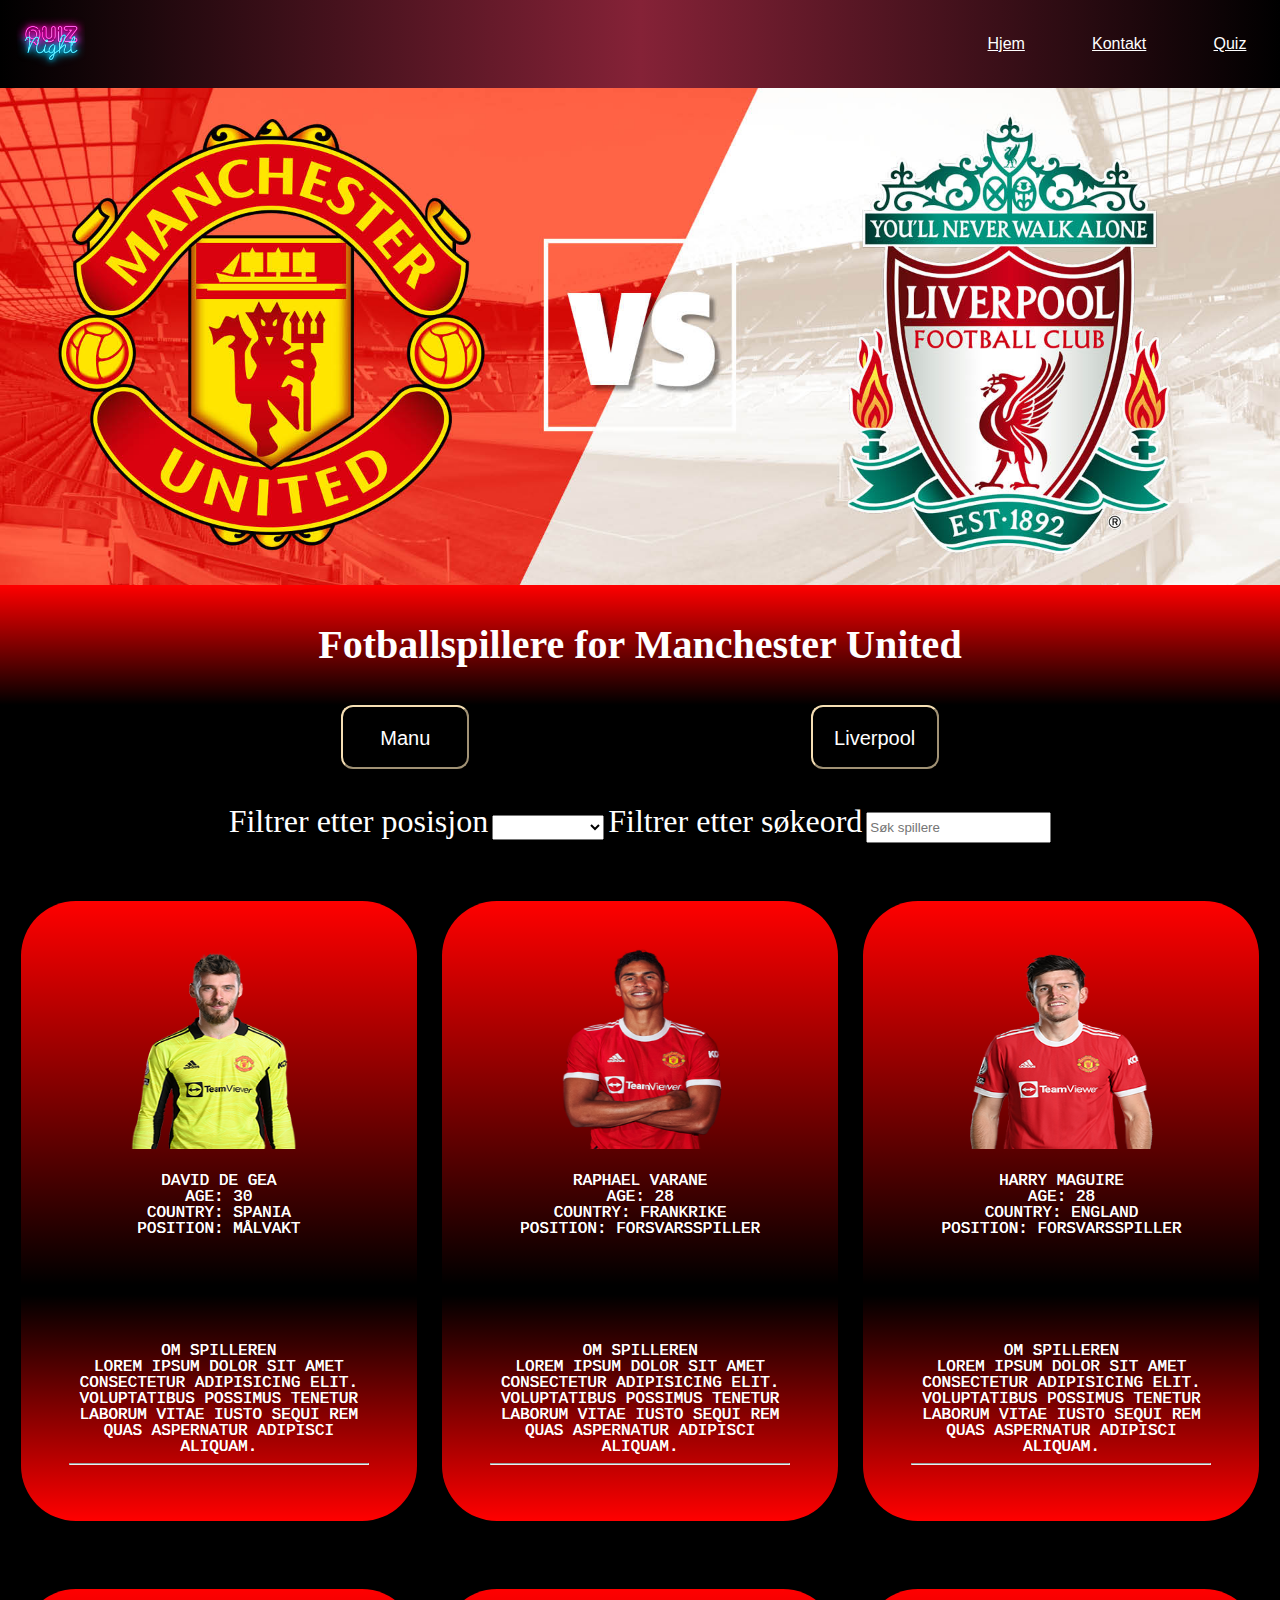
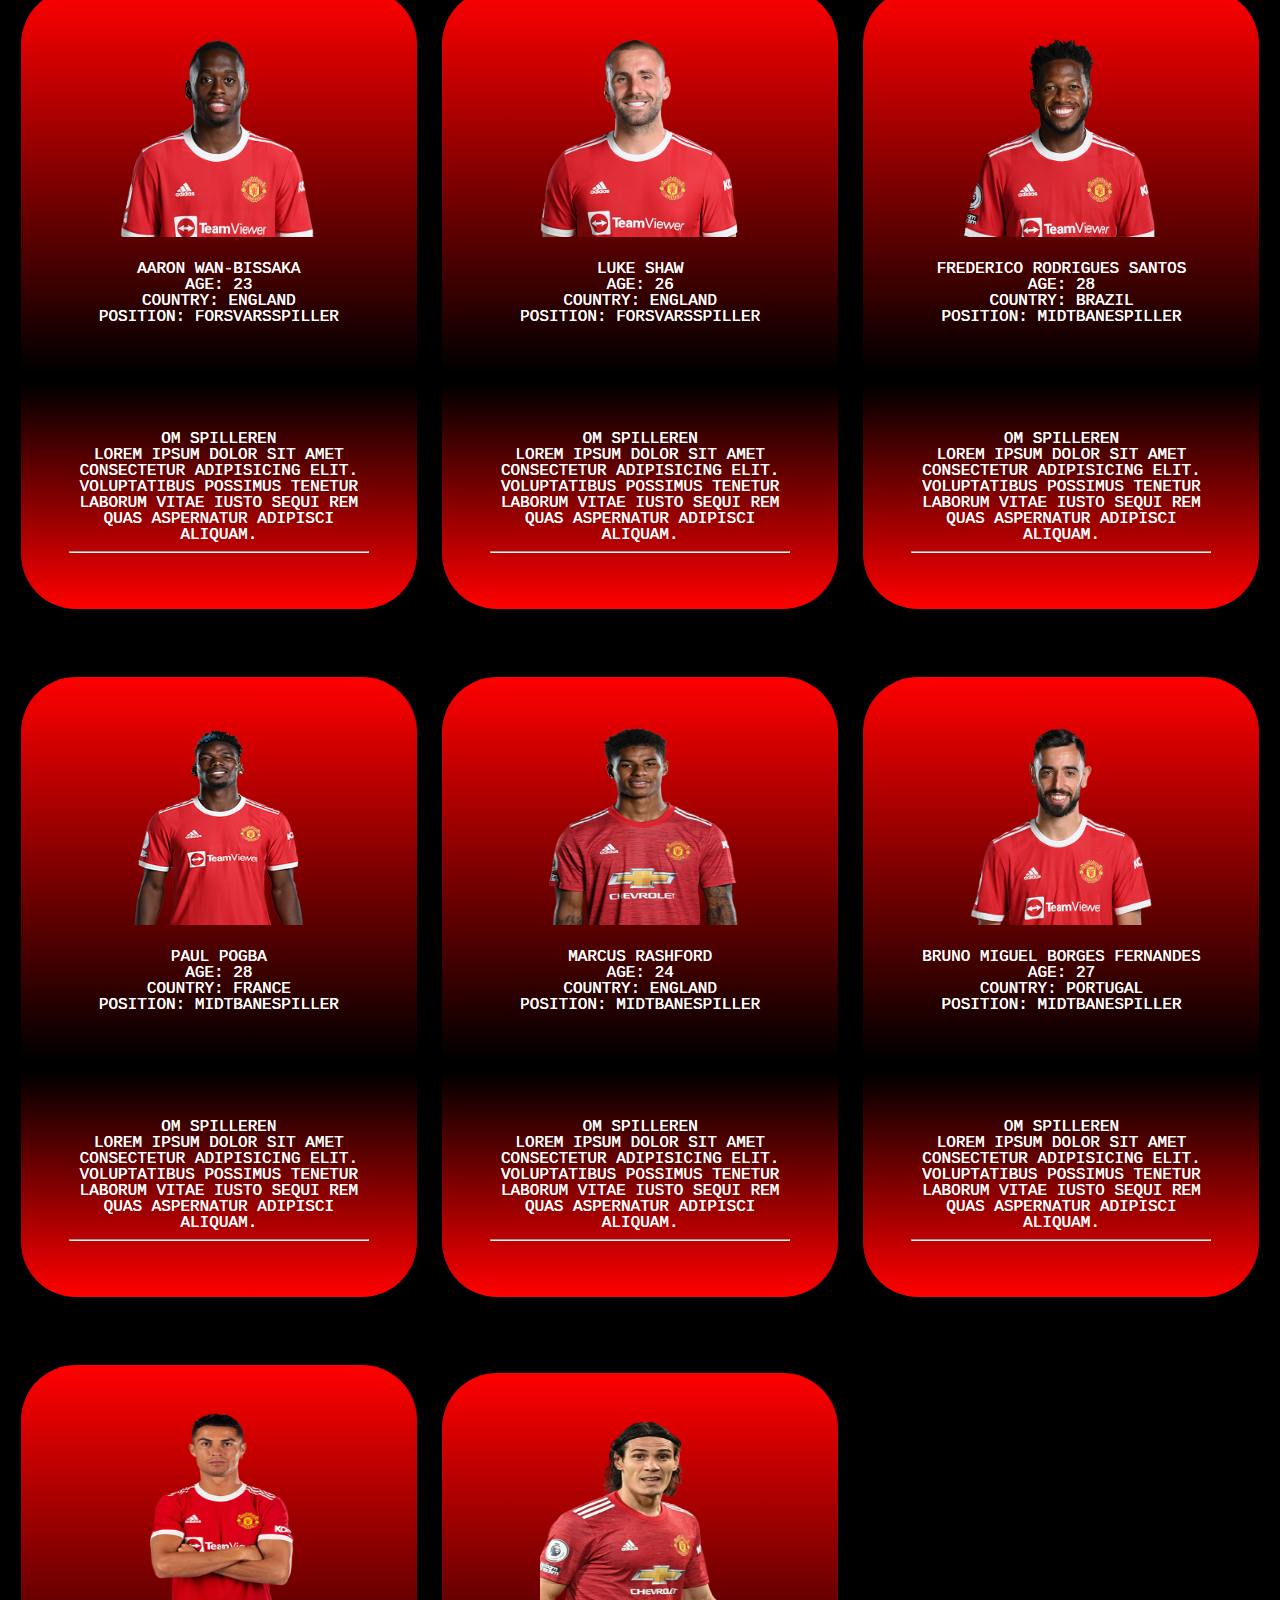
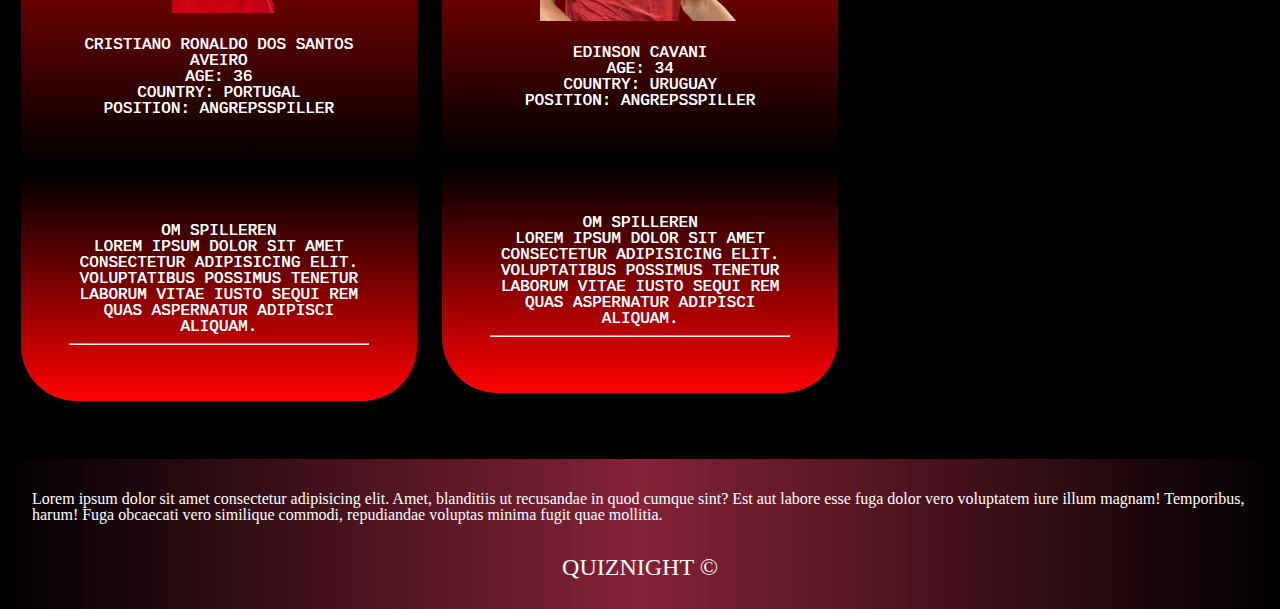
==== html/index.html @ 723d74f5 "Småpirk på søkebaren" ====
<!DOCTYPE html>
<html lang="en">
<head>
    <meta charset="UTF-8">
    <meta http-equiv="X-UA-Compatible" content="IE=edge">
    <meta name="viewport" content="width=device-width, initial-scale=1.0">
    <title>QuizNight</title>
    <link rel="stylesheet" href="https://cdnjs.cloudflare.com/ajax/libs/font-awesome/6.0.0-beta2/css/all.min.css">
    <link rel="stylesheet" href="/css/main.css">
</head>
<body>

    <!--Header + navbar-->
    <header class="main-page-header">
        <a class="logo" href="/html/index.html">
            <img src="/Img/quizlogo.png" alt="" class="logoimg">
        </a>
        <i class="nav-meny fas fa-bars"></i>
        <nav class="navigation-container">
            <div class="main-navigation">
                <a class="main-navigation__link" href="/html/index.html">Hjem</a>
                <a class="main-navigation__link" href="#la">Kontakt</a>
                <a class="main-navigation__link" href="/html/Page2.html">Quiz</a>
            </div>
        </nav>
    </header>
    <!--Header slutt-->

    <main class="main-content">
        <!-- Content for fotball her -->
        <div class="main-content__fotball">
            <section class="content-header"></section>
            <section class="players-header">
                <h1 class="content-header__tekst">Fotballspillere for Manchester United</h1>
            </section>

            <!-- Knapper for å bytte lag-->
            <div class="change-team-container">
            <button id="change-team-manu">Manu</button>
            <button id="change-team-liverpool">Liverpool</button>
            </div>

            <!-- Søkebar for liverpool-->
            <section class="fotball-players2">
                <label class="fotball-players__label2">Filtrer etter posisjon</label>
                <select id="player-filter2">
                    <option value=""></option>
                    <option>Målvakt</option>
                    <option>Forsvarsspiller</option>
                    <option>Midtbanespiller</option>
                    <option>Angrepsspiller</option>
                </select>  
                <label class="searchLabel2">Filtrer etter søkeord</label>
                <input placeholder="Søk spillere" type="text" id="search-input2">
            </section>
            
            <!-- Søkebar for manu -->
            <section class="fotball-players">
                <label class="fotball-players__label">Filtrer etter posisjon</label>
                <select id="player-filter">
                    <option value=""></option>
                    <option>Målvakt</option>
                    <option>Forsvarsspiller</option>
                    <option>Midtbanespiller</option>
                    <option>Angrepsspiller</option>
                </select>  
                <label class="searchLabel">Filtrer etter søkeord</label>
                <input placeholder="Søk spillere" type="text" id="search-input">
            </section>

            <section class="players-content"></section>
            
        </div> 

   <!-- Content nr-2 her -->
   





    </main>

    <footer class="main-footer">
        <p class="footer-text">Lorem ipsum dolor sit amet consectetur adipisicing elit. Amet, blanditiis ut recusandae in quod cumque sint? Est aut labore esse fuga dolor vero voluptatem iure illum magnam! Temporibus, harum! Fuga obcaecati vero similique commodi, repudiandae voluptas minima fugit quae mollitia.</p>
        <h3 class="footer-name">QuizNight ©</h3>
    </footer>

    <script src="/js/nav-menu.js"></script>
    <script type="module" src="/js/info.js"></script>
    <!--Lol-->
</body>
</html>
---- css/main.css ----
@charset "UTF-8";
/* http://meyerweb.com/eric/tools/css/reset/ 
   v2.0 | 20110126
   License: none (public domain)
*/
html, body, div, span, applet, object, iframe,
h1, h2, h3, h4, h5, h6, p, blockquote, pre,
a, abbr, acronym, address, big, cite, code,
del, dfn, em, img, ins, kbd, q, s, samp,
small, strike, strong, sub, sup, tt, var,
b, u, i, center,
dl, dt, dd, ol, ul, li,
fieldset, form, label, legend,
table, caption, tbody, tfoot, thead, tr, th, td,
article, aside, canvas, details, embed,
figure, figcaption, footer, header, hgroup,
menu, nav, output, ruby, section, summary,
time, mark, audio, video {
  margin: 0;
  padding: 0;
  border: 0;
  font-size: 100%;
  font: inherit;
  vertical-align: baseline;
}

/* HTML5 display-role reset for older browsers */
article, aside, details, figcaption, figure,
footer, header, hgroup, menu, nav, section {
  display: block;
}

body {
  line-height: 1;
}

nav ol, nav ul {
  list-style: none;
}

blockquote, q {
  quotes: none;
}

blockquote:before, blockquote:after,
q:before, q:after {
  content: "";
  content: none;
}

table {
  border-collapse: collapse;
  border-spacing: 0;
}

.main-page-header {
  background-image: linear-gradient(to left, black, #852237, black);
  display: flex;
  justify-content: space-between;
  align-items: center;
  min-height: 5.5rem;
  z-index: 1;
  position: fixed;
  top: 0;
  width: 100%;
  /*
      Tablet og oppover
  */
}
.main-page-header .logo {
  text-decoration: none;
  color: #ffffff;
  font-family: sans-serif;
  font-size: 1.3rem;
  padding: 1rem;
  position: relative;
}
.main-page-header .logo .logoimg {
  height: 50px;
}
.main-page-header .logo .logoimg:hover {
  transform: scale(1.05);
}
.main-page-header .nav-meny {
  color: #ffffff;
  padding: 1.6rem;
  opacity: 1;
  position: absolute;
  right: 0px;
  font-size: 2rem;
}
.main-page-header .nav-meny:hover {
  color: red;
  transition: 0.2s ease-in-out;
  transform: scale(1.1);
}
.main-page-header .navigation-container {
  display: none;
  margin-right: 0px;
}
.main-page-header .main-navigation {
  display: flex;
  flex-direction: row;
}
.main-page-header .main-navigation .main-navigation__link {
  padding: 2.1rem;
  color: #ffffff;
  font-family: sans-serif;
}
.main-page-header .main-navigation .main-navigation__link:hover {
  color: red;
  -webkit-text-decoration: underline 2px;
          text-decoration: underline 2px;
  transition: 0.2s ease-in-out;
  font-family: sans-serif;
  transform: scale(1.03);
}
@media screen and (min-width: 768px) {
  .main-page-header .nav-meny {
    display: none;
  }
  .main-page-header .navigation-container {
    display: block;
  }
}
@media screen and (max-width: 767px) {
  .main-page-header .logo {
    position: absolute;
  }
  .main-page-header .navigation-container {
    display: none;
    max-height: 5rem;
    text-align: center;
  }
  .main-page-header .navigation-container .main-navigation {
    position: relative;
    display: flex;
    flex-direction: column;
    margin-top: 5.1rem;
    background-image: linear-gradient(to left, #1c1b29, #1c1b29);
    width: 760px;
  }
  .main-page-header .navigation-container .main-navigation .main-navigation__link {
    display: flex;
    flex-direction: row;
    text-align: center;
    padding: 2rem;
    color: white;
    font-size: 1rem;
    font-weight: bold;
    text-decoration: none;
  }
  .main-page-header .navigation-container .main-navigation .main-navigation__link:hover, .main-page-header .navigation-container .main-navigation .main-navigation__link:active, .main-page-header .navigation-container .main-navigation .main-navigation__link:focus {
    background-color: rgba(94, 91, 91, 0.5);
    transition: 0.2s ease-in-out;
    text-decoration: none;
    font-family: sans-serif;
    transform: scale(1.02);
  }
  .main-page-header .nav-meny {
    display: block;
  }
}

article {
  width: 300px;
}
article section {
  height: 450px;
  top: 50%;
  left: 50%;
}
article section img {
  width: 200px;
  top: 50%;
  left: 50%;
}

body {
  background-color: black;
}

.main-content {
  min-width: 300px;
  /* Styling for fotball content*/
  /* styling for content 2 her  */
}
.main-content .main-content__fotball {
  padding-top: 5.3rem;
  padding-bottom: 1rem;
  background-color: black;
  min-height: 55rem;
  /* Styling for spillerne her */
  /* Styling for bytte lag knapper her */
}
.main-content .main-content__fotball .content-header {
  height: 500px;
  width: 100%;
  background-image: url("/Img/manuvsliverpool2.jpg");
  background-repeat: no-repeat;
  background-position: center;
  background-size: cover;
  position: relative;
  text-align: center;
  margin-top: -20;
}
.main-content .main-content__fotball .players-header {
  background-image: linear-gradient(red, black);
}
.main-content .main-content__fotball .players-header .content-header__tekst {
  text-align: center;
  color: white;
  font-size: 2.5rem;
  font-weight: bold;
  padding-top: 40px;
  padding-bottom: 40px;
}
.main-content .main-content__fotball .fotball-players {
  text-align: center;
  padding-top: 1rem;
  padding-bottom: 1rem;
  max-width: 100%;
  /* Styling filter her */
}
.main-content .main-content__fotball .fotball-players .fotball-players__label {
  color: white;
  font-size: 2rem;
  font-weight: 200;
}
.main-content .main-content__fotball .fotball-players #player-filter {
  color: black;
  height: 25px;
}
.main-content .main-content__fotball .fotball-players .searchLabel {
  color: #ffffff;
  font-size: 2rem;
  font-weight: 200;
  margin-top: 5rem;
}
.main-content .main-content__fotball .fotball-players #search-input {
  height: 25px;
}
.main-content .main-content__fotball .players-content {
  display: grid;
  grid-template-columns: repeat(auto-fit, minmax(360px, 4fr));
  margin: 2rem;
  grid-gap: 3rem;
  max-height: -webkit-max-content;
  max-height: -moz-max-content;
  max-height: max-content;
  align-items: center;
  justify-items: center;
  text-align: center;
  font-family: "Courier New", Courier, monospace;
}
.main-content .main-content__fotball .player-article {
  margin: 10px;
  padding: 3rem;
  background-image: linear-gradient(#ff0000, #000000);
  text-transform: uppercase;
  text-shadow: 0.4px 0.4px #fffdfd;
  border-radius: 55px 55px 0px 0px;
  color: white;
  cursor: pointer;
}
.main-content .main-content__fotball .player-article:hover {
  transform: scale(1.015);
}
.main-content .main-content__fotball .player-article img {
  width: 200px;
  height: 200px;
}
.main-content .main-content__fotball .player-article h3 {
  margin-top: 20px;
}
.main-content .main-content__fotball .back-players-content {
  margin: 10px;
  padding: 3rem;
  background-image: linear-gradient(black, red);
  text-transform: uppercase;
  text-shadow: 0.4px 0.4px #fffdfd;
  border-radius: 0px 0px 55px 55px;
  color: white;
  cursor: pointer;
}
.main-content .main-content__fotball .back-players-content .click {
  color: red;
}
.main-content .main-content__fotball .player-article2 {
  margin: 10px;
  padding: 3rem;
  background-image: linear-gradient(#0026ff, #000000);
  text-transform: uppercase;
  text-shadow: 0.4px 0.4px #fffdfd;
  border-radius: 55px 55px 0px 0px;
  color: white;
  cursor: pointer;
}
.main-content .main-content__fotball .player-article2:hover {
  transform: scale(1.015);
}
.main-content .main-content__fotball .player-article2 img {
  width: 200px;
  height: 200px;
}
.main-content .main-content__fotball .player-article2 h3 {
  margin-top: 20px;
}
.main-content .main-content__fotball .back-players-content2 {
  margin: 10px;
  padding: 3rem;
  background-image: linear-gradient(black, #0026ff);
  text-transform: uppercase;
  text-shadow: 0.4px 0.4px #fffdfd;
  border-radius: 0px 0px 55px 55px;
  color: white;
  cursor: pointer;
}
.main-content .main-content__fotball .back-players-content2 .click {
  color: blue;
}
.main-content .main-content__fotball .change-team-container {
  display: flex;
  align-items: center;
  justify-content: space-evenly;
}
.main-content .main-content__fotball .change-team-container #change-team-manu, .main-content .main-content__fotball .change-team-container #change-team-liverpool {
  font-family: "Work Sans", sans-serif;
  font-size: 20px;
  background-color: black;
  color: #fff;
  border-color: wheat;
  padding: 20px;
  cursor: pointer;
  margin-bottom: 20px;
  width: 8rem;
  height: 3rem;
  padding-bottom: 2.5rem;
  border-radius: 12px;
}
.main-content .main-content__fotball .change-team-container #change-team-manu:hover {
  background-image: linear-gradient(to left, red, black);
}
.main-content .main-content__fotball .change-team-container #change-team-liverpool:hover {
  background-image: linear-gradient(to left, black, #00ccff);
}
.main-content .fotball-players2 {
  text-align: center;
  padding-top: 1rem;
  padding-bottom: 1rem;
  /* Styling filter her */
}
.main-content .fotball-players2 .fotball-players__label2 {
  color: white;
  font-size: 2rem;
  font-weight: 200;
}
.main-content .fotball-players2 #player-filter2 {
  color: black;
  height: 25px;
}
.main-content .fotball-players2 .searchLabel2 {
  color: #ffffff;
  font-size: 2rem;
  font-weight: 200;
  margin-top: 5rem;
}
.main-content .fotball-players2 #search-input2 {
  height: 25px;
}

.main-footer {
  height: 150px;
  background-image: linear-gradient(to left, black, #852237, black);
  min-width: 360px;
  position: relative;
  bottom: 0;
}
.main-footer .footer-text {
  padding: 2rem;
  color: white;
  text-align: left;
}
.main-footer .footer-name {
  color: white;
  text-align: center;
  text-transform: uppercase;
  font-size: x-large;
}

/*
    Boksen må bli større så tekst ikke faller utenfor når skjermen blir mindre
*/
@media screen and (max-width: 760px) {
  .main-footer {
    height: 200px;
  }
}
.container {
  display: grid;
  justify-content: center;
  margin-top: 200px;
  color: white;
}
.container .selectedQuiz {
  margin-top: 20px;
}
.container .selectedQuiz:hover {
  transform: scale(1.02);
  transition: 0.5s;
}
.container .quizHeader {
  font-size: xx-large;
  padding: 10px;
  text-align: center;
  font-size: 20px;
  background-image: linear-gradient(to left, black, #852237, black);
  color: #fff;
  margin-top: 20px;
}
.container .question {
  font-size: 30px;
  margin-bottom: 10px;
}
.container .answers {
  margin-bottom: 20px;
  display: inline-block;
}
.container .answers label {
  display: block;
  margin-bottom: 4px;
}
.container .answers label:hover {
  transform: scale(1.02);
  transition: 0.5s ease;
  box-shadow: 0 0.01rem 0.5rem #08b1ff;
}
.container #unitedBtn, .container #liverpoolBtn {
  font-family: "Work Sans", sans-serif;
  font-size: 16.6px;
  background-color: black;
  color: #fff;
  border-color: wheat;
  padding: 20px;
  cursor: pointer;
  margin-bottom: 20px;
}
.container #unitedBtn:hover, .container #liverpoolBtn:hover {
  transform: scale(1.02);
  transition: 0.5s ease;
  font-weight: 500;
  box-shadow: 0 0.01rem 0.5rem white;
}
.container #unitedBtn:hover {
  background-image: linear-gradient(to left, #fc0ad3, black);
}
.container #liverpoolBtn:hover {
  background-image: linear-gradient(to left, black, #00ccff);
}
.container #previous, .container #next, .container #submit {
  font-size: 17.2px;
  background-color: black;
  color: #fff;
  border-color: #fff;
  padding: 20px;
  cursor: pointer;
  margin: 20px 0 15px 15px;
}
.container #previous:hover, .container #next:hover, .container #submit:hover {
  transform: scale(1.02);
  transition: 0.5s ease;
}
.container #previous {
  margin-top: 30px;
}
.container #next:hover, .container #submit:hover {
  background-image: linear-gradient(to right, black, black, black, black, black, green);
}
.container #previous:hover {
  background-image: linear-gradient(to right, red, black, black, black, black, black);
}
.container .slide {
  position: absolute;
  width: 100%;
  z-index: 1;
  opacity: 0;
  transition: opacity 0.2s;
  margin: 15px;
}
.container .active-slide {
  opacity: 1;
  z-index: 2;
}
.container .quiz-container {
  position: relative;
  height: 200px;
  margin-top: 40px;
  margin-bottom: 20px;
}
.container #unitedArticle {
  display: none;
  border: 2px solid white;
  margin-bottom: 10px;
}
.container #liverpoolArticle {
  display: none;
  border: 2px solid white;
}
.container #unitedArticle:hover, .container #liverpoolArticle:hover {
  box-shadow: 0 0.2rem 0.5rem white;
  transition: 1s;
}
.container .selectedQuiz {
  color: white;
  text-align: center;
  font-size: 22px;
}
.container label {
  border: 2px solid wheat;
  padding: 2px 20px;
}
.container input[type=checkbox] {
  cursor: pointer;
}
.container .question {
  margin-right: 20px;
}
.container #results {
  color: #ea00ff;
  text-align: center;
  margin-bottom: 15px;
  font-size: x-large;
}

body {
  min-width: 420px;
}/*# sourceMappingURL=main.css.map */
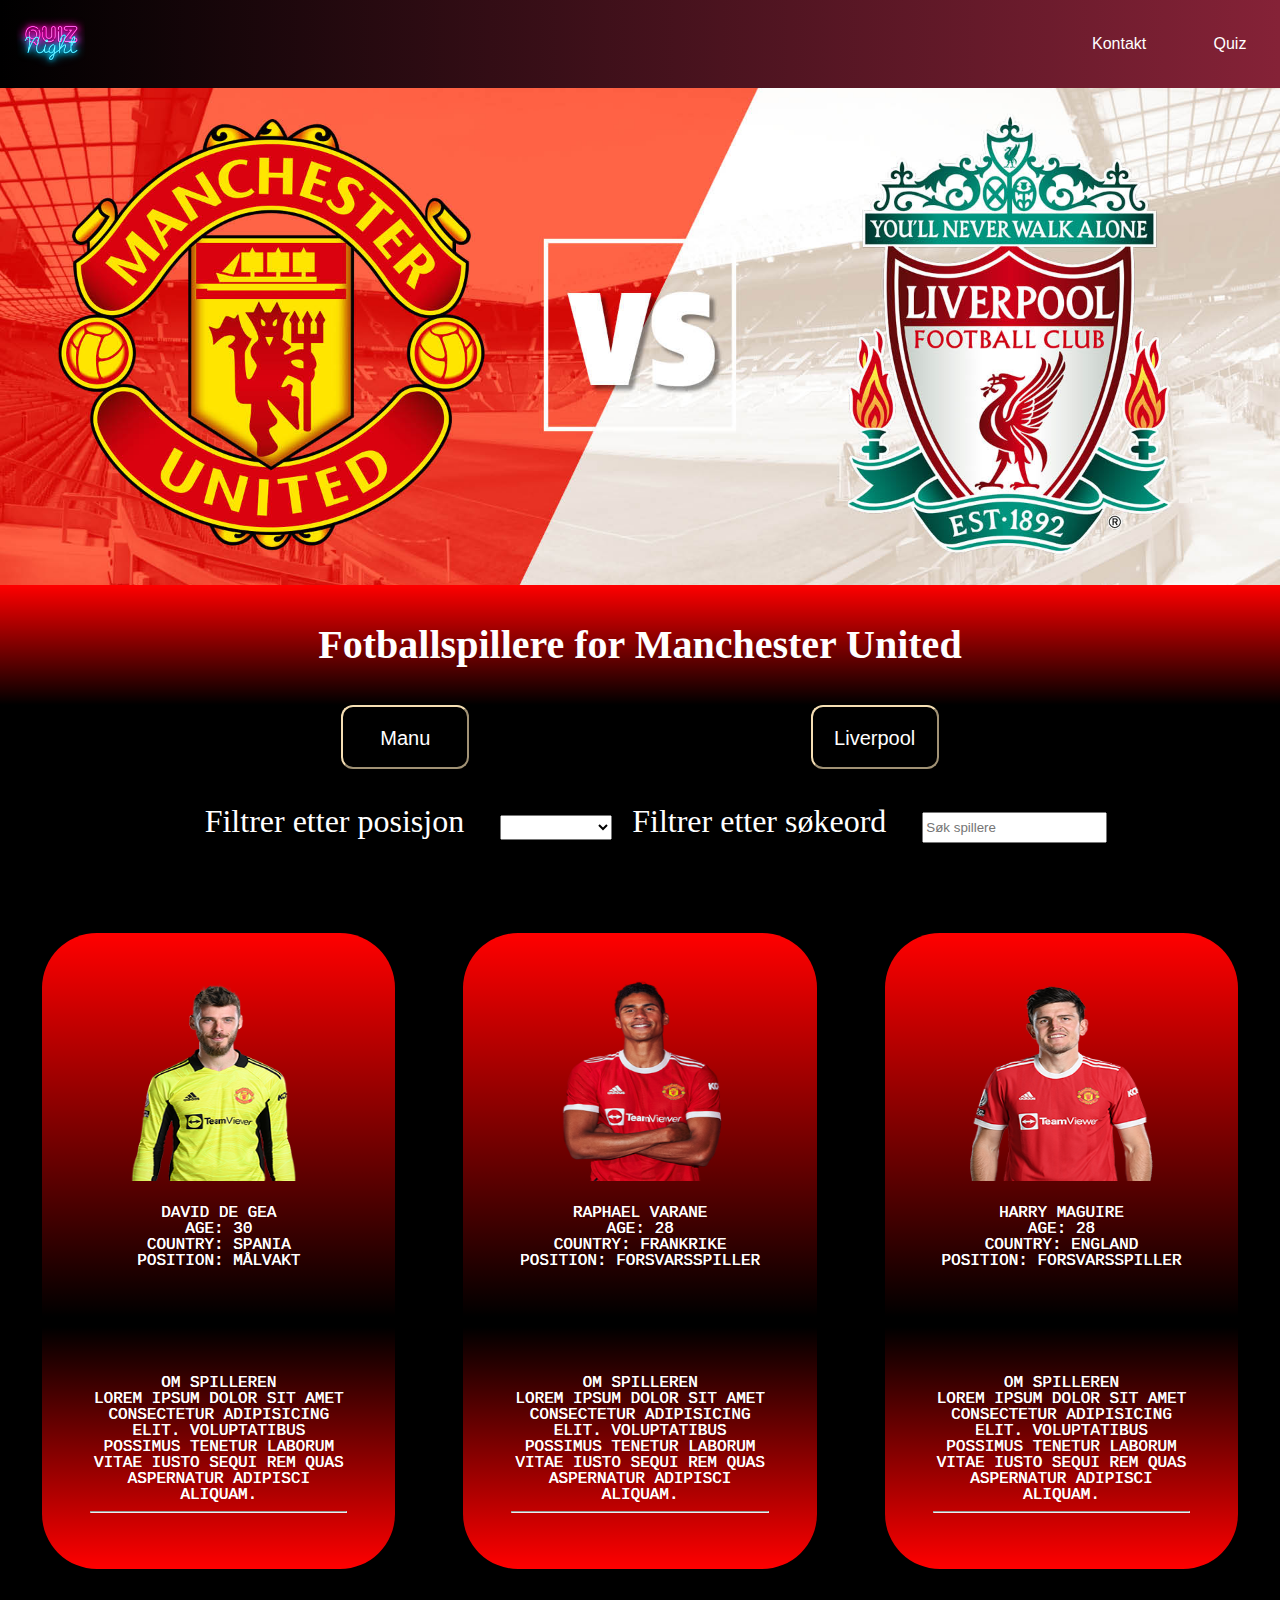
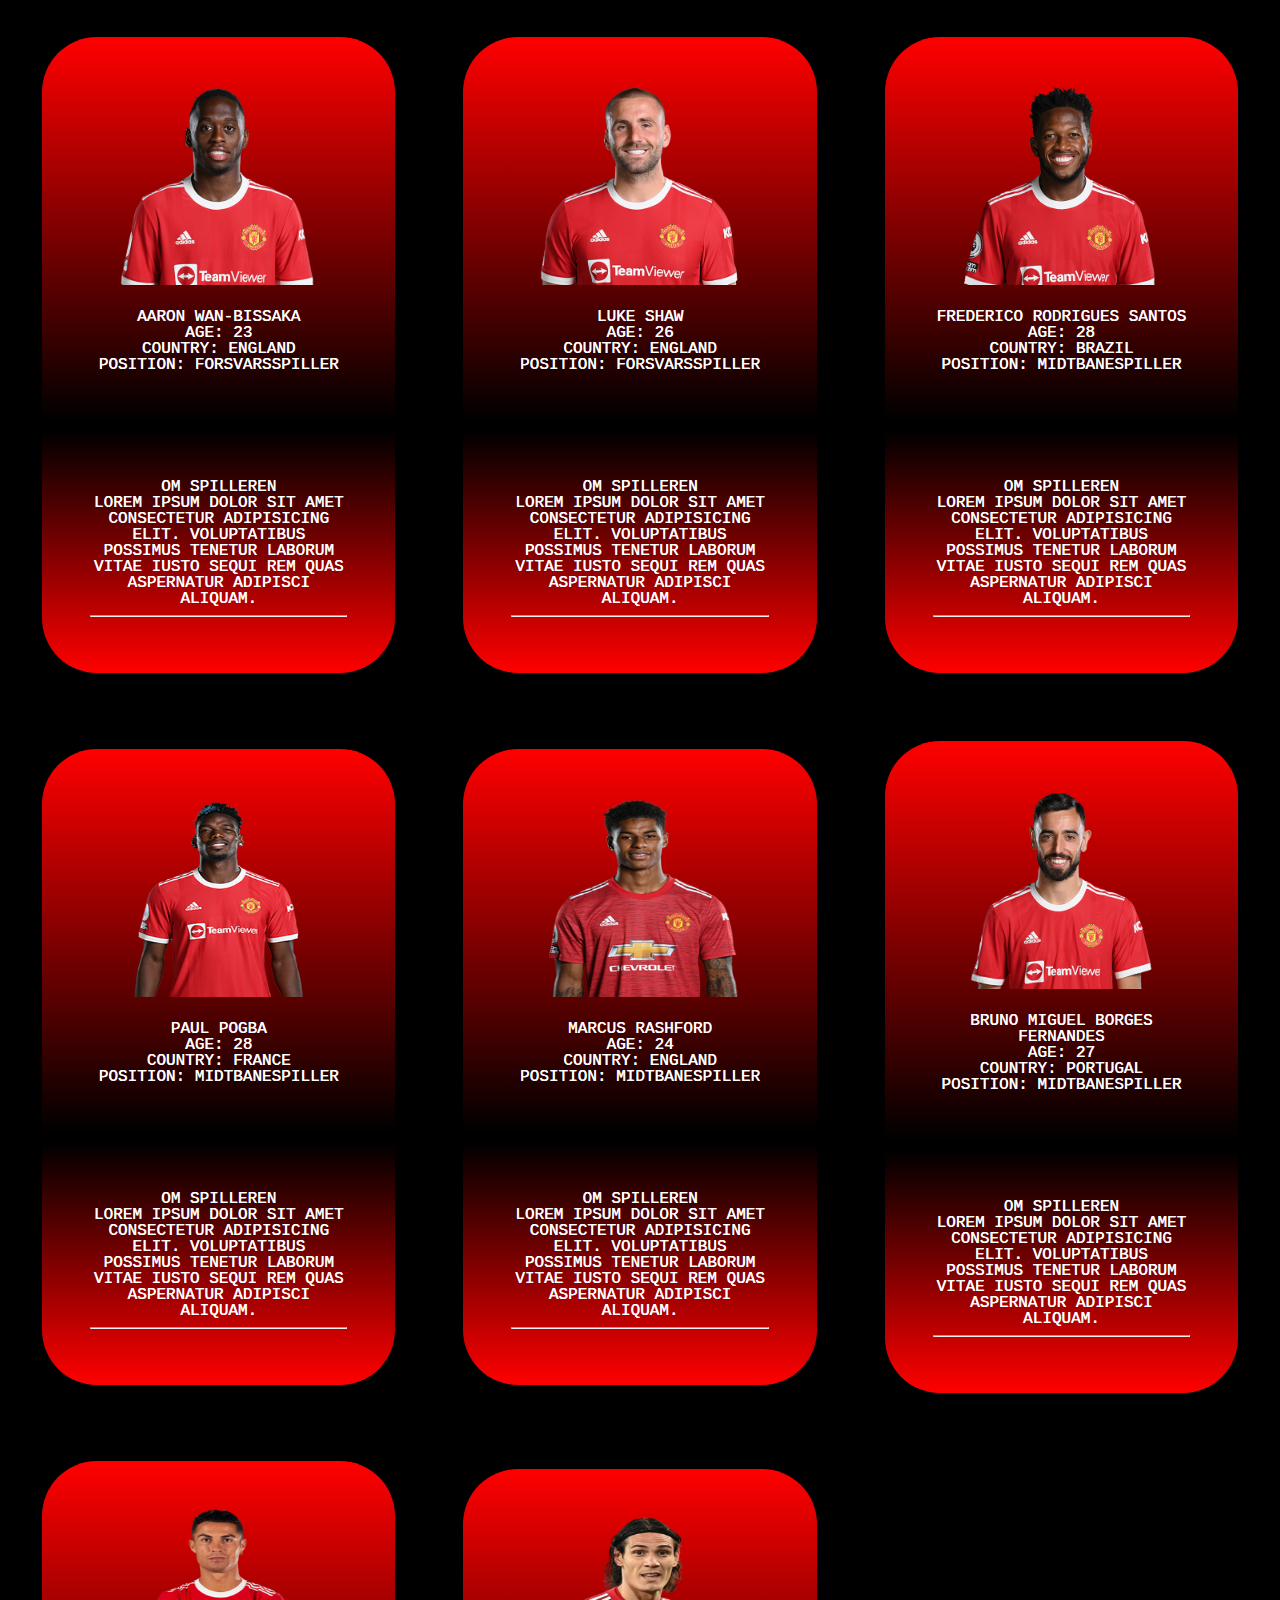
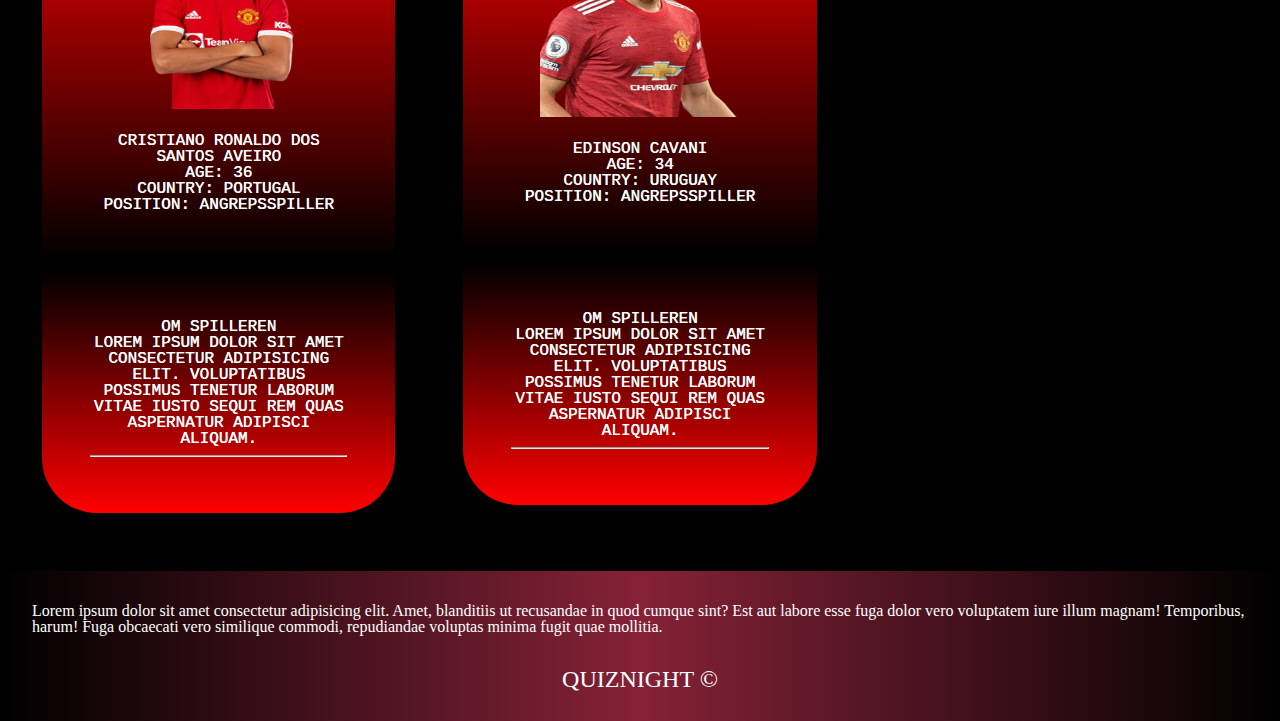
==== commit df0da856: "Quiz styling, navbar animation på hover" ====
--- a/html/index.html
+++ b/html/index.html
@@ -18,7 +18,6 @@
         <i class="nav-meny fas fa-bars"></i>
         <nav class="navigation-container">
             <div class="main-navigation">
-                <a class="main-navigation__link" href="/html/index.html">Hjem</a>
                 <a class="main-navigation__link" href="#la">Kontakt</a>
                 <a class="main-navigation__link" href="/html/Page2.html">Quiz</a>
             </div>
--- a/css/main.css
+++ b/css/main.css
@@ -55,6 +55,7 @@
 
 .main-page-header {
   background-image: linear-gradient(to left, black, #852237, black);
+  background-size: 200% 200%;
   display: flex;
   justify-content: space-between;
   align-items: center;
@@ -67,6 +68,10 @@
       Tablet og oppover
   */
 }
+.main-page-header:hover {
+  -webkit-animation: gradient 5s ease infinite;
+          animation: gradient 5s ease infinite;
+}
 .main-page-header .logo {
   text-decoration: none;
   color: #ffffff;
@@ -79,7 +84,7 @@
   height: 50px;
 }
 .main-page-header .logo .logoimg:hover {
-  transform: scale(1.05);
+  transform: scale(1.1);
 }
 .main-page-header .nav-meny {
   color: #ffffff;
@@ -106,14 +111,15 @@
   padding: 2.1rem;
   color: #ffffff;
   font-family: sans-serif;
+  text-decoration: none;
 }
 .main-page-header .main-navigation .main-navigation__link:hover {
-  color: red;
-  -webkit-text-decoration: underline 2px;
-          text-decoration: underline 2px;
+  color: #ff00f2;
+  -webkit-text-decoration: underline 3px;
+          text-decoration: underline 3px;
   transition: 0.2s ease-in-out;
   font-family: sans-serif;
-  transform: scale(1.03);
+  transform: scale(1.1);
 }
 @media screen and (min-width: 768px) {
   .main-page-header .nav-meny {
@@ -162,20 +168,29 @@
   }
 }
 
-article {
-  width: 300px;
-}
-article section {
-  height: 450px;
-  top: 50%;
-  left: 50%;
-}
-article section img {
-  width: 200px;
-  top: 50%;
-  left: 50%;
-}
-
+@-webkit-keyframes gradient {
+  0% {
+    background-position: 200% 200%;
+  }
+  50% {
+    background-position: 100% 100%;
+  }
+  100% {
+    background-position: 200% 200%;
+  }
+}
+
+@keyframes gradient {
+  0% {
+    background-position: 200% 200%;
+  }
+  50% {
+    background-position: 100% 100%;
+  }
+  100% {
+    background-position: 200% 200%;
+  }
+}
 body {
   background-color: black;
 }
@@ -236,6 +251,7 @@
   font-size: 2rem;
   font-weight: 200;
   margin-top: 5rem;
+  margin-left: 1rem;
 }
 .main-content .main-content__fotball .fotball-players #search-input {
   height: 25px;
@@ -396,142 +412,123 @@
     height: 200px;
   }
 }
-.container {
+body {
+  background-image: linear-gradient(-45deg, #ff00bf, #095f5b, #ff2fff);
+  background-size: 200% 200%;
+  -webkit-animation: gradient 10s ease infinite;
+          animation: gradient 10s ease infinite;
+}
+
+.page-container {
+  min-height: 1000px;
+  padding-top: 100px;
   display: grid;
   justify-content: center;
-  margin-top: 200px;
-  color: white;
-}
-.container .selectedQuiz {
-  margin-top: 20px;
-}
-.container .selectedQuiz:hover {
-  transform: scale(1.02);
-  transition: 0.5s;
-}
-.container .quizHeader {
-  font-size: xx-large;
-  padding: 10px;
-  text-align: center;
-  font-size: 20px;
-  background-image: linear-gradient(to left, black, #852237, black);
-  color: #fff;
-  margin-top: 20px;
-}
-.container .question {
+  align-items: center;
+}
+
+.quiz-container {
+  padding-top: 4rem;
   font-size: 30px;
-  margin-bottom: 10px;
-}
-.container .answers {
-  margin-bottom: 20px;
-  display: inline-block;
-}
-.container .answers label {
-  display: block;
-  margin-bottom: 4px;
-}
-.container .answers label:hover {
-  transform: scale(1.02);
-  transition: 0.5s ease;
-  box-shadow: 0 0.01rem 0.5rem #08b1ff;
-}
-.container #unitedBtn, .container #liverpoolBtn {
+  font-family: sans-serif;
+  color: #333;
+  background-color: rgba(197, 247, 177, 0.137);
+  color: white;
+  text-align: center;
+  border: 1px solid white;
+}
+.quiz-container:hover {
+  box-shadow: 0 1px 15px white;
+}
+.quiz-container .quizHeader {
+  color: white;
+  font-size: 3rem;
+}
+.quiz-container #unitedBtn, .quiz-container #liverpoolBtn {
   font-family: "Work Sans", sans-serif;
   font-size: 16.6px;
-  background-color: black;
+  background: black;
   color: #fff;
   border-color: wheat;
   padding: 20px;
   cursor: pointer;
-  margin-bottom: 20px;
-}
-.container #unitedBtn:hover, .container #liverpoolBtn:hover {
+  margin: 20px;
+  -webkit-animation: bounce 2s linear;
+          animation: bounce 2s linear;
+}
+.quiz-container #unitedBtn:hover, .quiz-container #liverpoolBtn:hover {
   transform: scale(1.02);
   transition: 0.5s ease;
   font-weight: 500;
   box-shadow: 0 0.01rem 0.5rem white;
 }
-.container #unitedBtn:hover {
+.quiz-container #unitedBtn:hover {
   background-image: linear-gradient(to left, #fc0ad3, black);
 }
-.container #liverpoolBtn:hover {
+.quiz-container #liverpoolBtn:hover {
   background-image: linear-gradient(to left, black, #00ccff);
 }
-.container #previous, .container #next, .container #submit {
+.quiz-container .questionUnited, .quiz-container .questionLiverpool {
+  margin-bottom: 0.5rem;
+  font-weight: 700;
+}
+.quiz-container .answers {
+  margin-bottom: 20px;
+  padding: 1rem;
+  margin: 1rem;
+}
+.quiz-container .answers label {
+  display: block;
+}
+
+.quiz-container1, .quiz-container2 {
+  text-align: start;
+  margin: 2rem;
+}
+
+label {
+  margin: 2rem 2rem;
+}
+
+input {
+  cursor: pointer;
+  margin-bottom: 2rem;
+}
+
+button.submitUnited, button.submitLiverpool {
   font-size: 17.2px;
   background-color: black;
   color: #fff;
   border-color: #fff;
-  padding: 20px;
-  cursor: pointer;
-  margin: 20px 0 15px 15px;
-}
-.container #previous:hover, .container #next:hover, .container #submit:hover {
+  padding: 20px 30px;
+  cursor: pointer;
+  margin-top: 1rem;
+}
+button.submitUnited:hover, button.submitLiverpool:hover {
   transform: scale(1.02);
   transition: 0.5s ease;
-}
-.container #previous {
-  margin-top: 30px;
-}
-.container #next:hover, .container #submit:hover {
   background-image: linear-gradient(to right, black, black, black, black, black, green);
 }
-.container #previous:hover {
-  background-image: linear-gradient(to right, red, black, black, black, black, black);
-}
-.container .slide {
-  position: absolute;
-  width: 100%;
-  z-index: 1;
-  opacity: 0;
-  transition: opacity 0.2s;
-  margin: 15px;
-}
-.container .active-slide {
-  opacity: 1;
-  z-index: 2;
-}
-.container .quiz-container {
-  position: relative;
-  height: 200px;
-  margin-top: 40px;
-  margin-bottom: 20px;
-}
-.container #unitedArticle {
-  display: none;
-  border: 2px solid white;
-  margin-bottom: 10px;
-}
-.container #liverpoolArticle {
-  display: none;
-  border: 2px solid white;
-}
-.container #unitedArticle:hover, .container #liverpoolArticle:hover {
-  box-shadow: 0 0.2rem 0.5rem white;
-  transition: 1s;
-}
-.container .selectedQuiz {
-  color: white;
-  text-align: center;
-  font-size: 22px;
-}
-.container label {
-  border: 2px solid wheat;
-  padding: 2px 20px;
-}
-.container input[type=checkbox] {
-  cursor: pointer;
-}
-.container .question {
-  margin-right: 20px;
-}
-.container #results {
-  color: #ea00ff;
-  text-align: center;
-  margin-bottom: 15px;
-  font-size: x-large;
-}
-
+
+button.submitLiverpool {
+  margin-top: 2rem;
+}
+
+.resultUnited, .resultLiverpool {
+  text-align: center;
+}
+
+@keyframes gradient {
+  0% {
+    background-position: 0% 50%;
+  }
+  50% {
+    background-position: 100% 50%;
+  }
+  100% {
+    background-position: 0% 50%;
+  }
+}
 body {
   min-width: 420px;
 }/*# sourceMappingURL=main.css.map */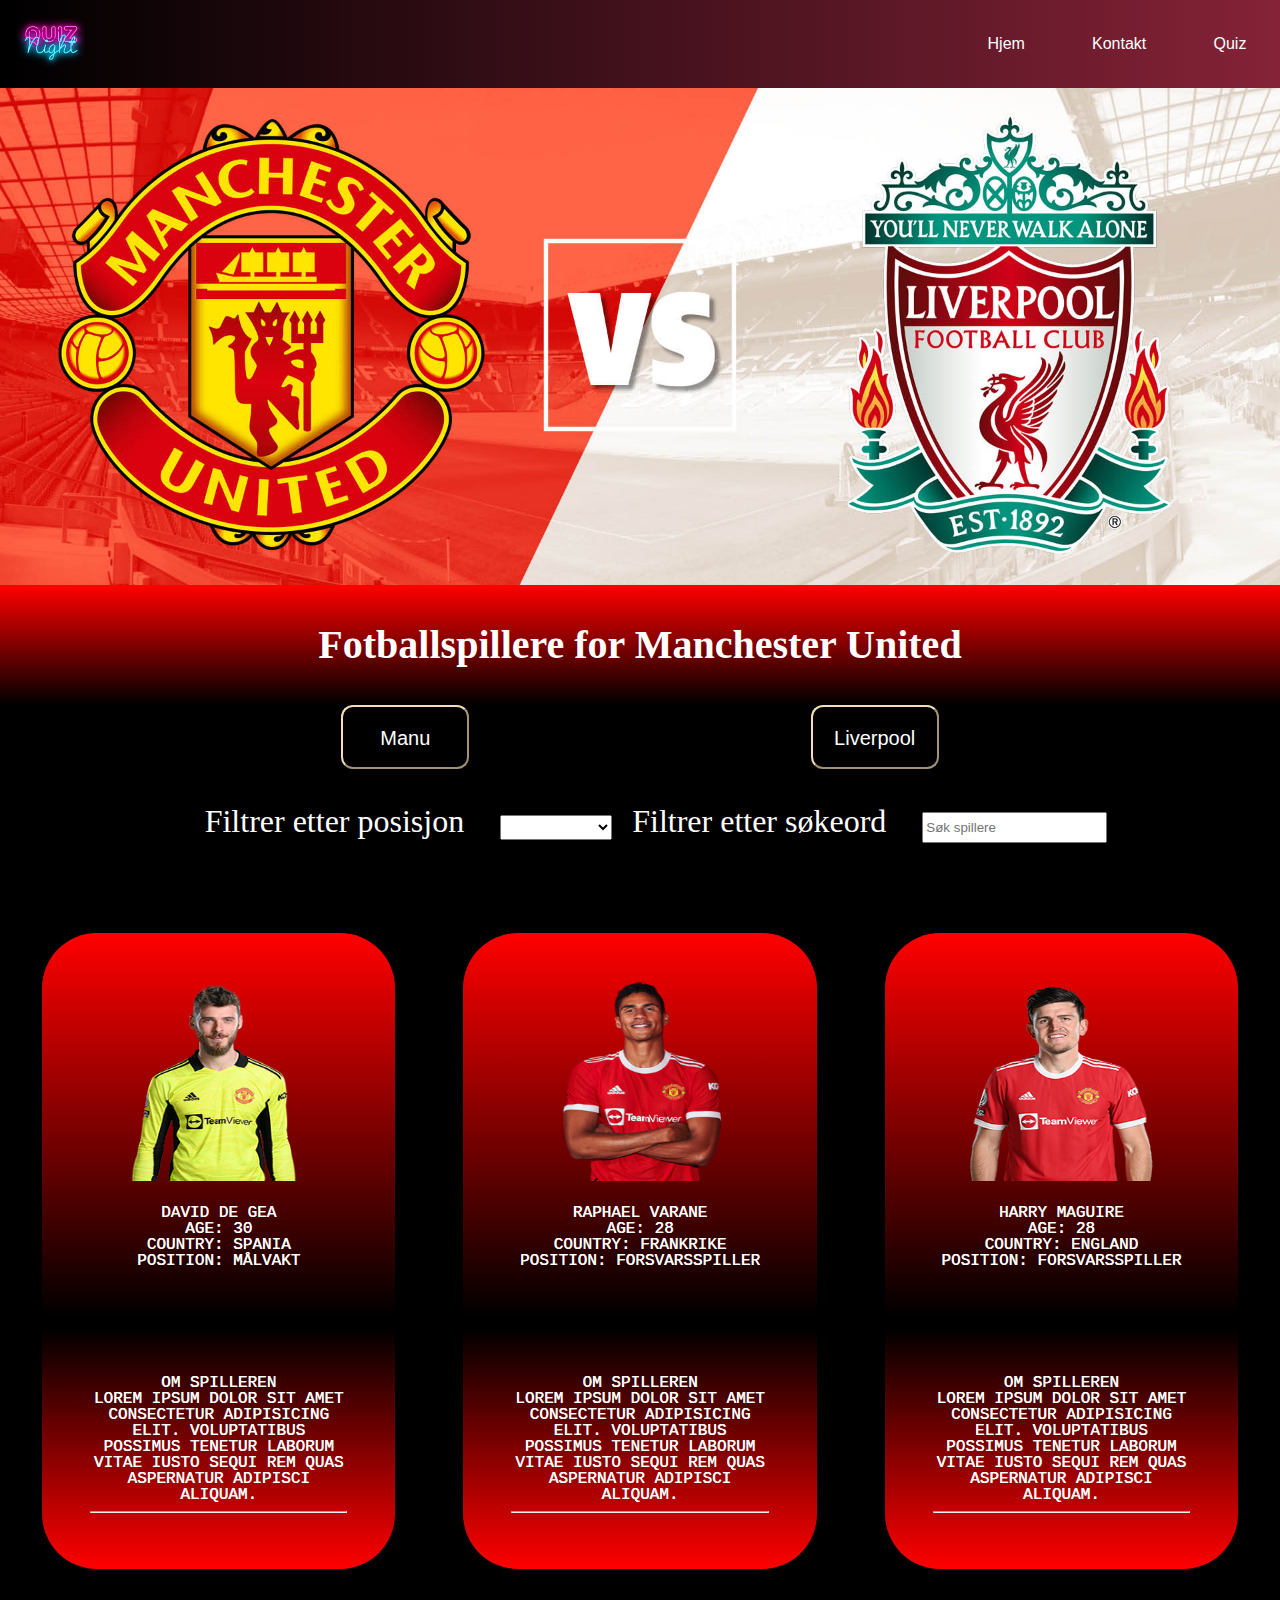
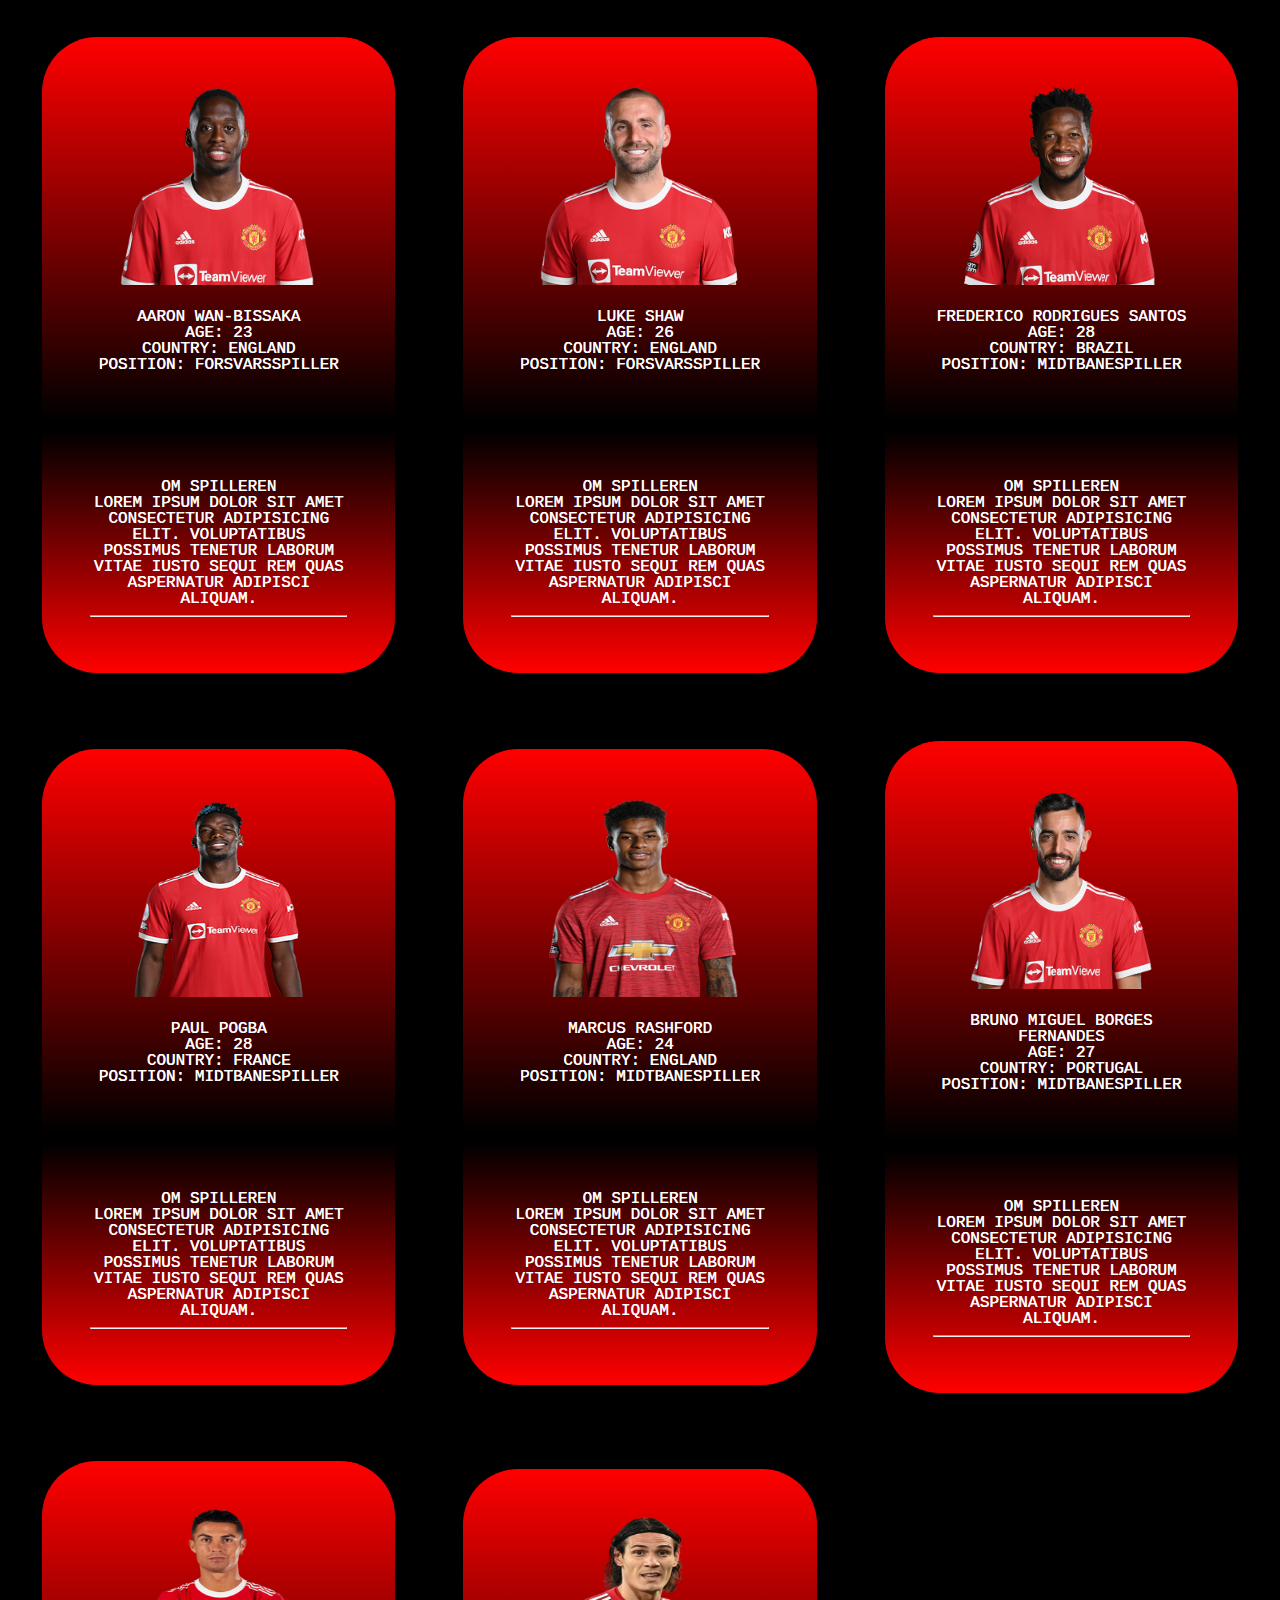
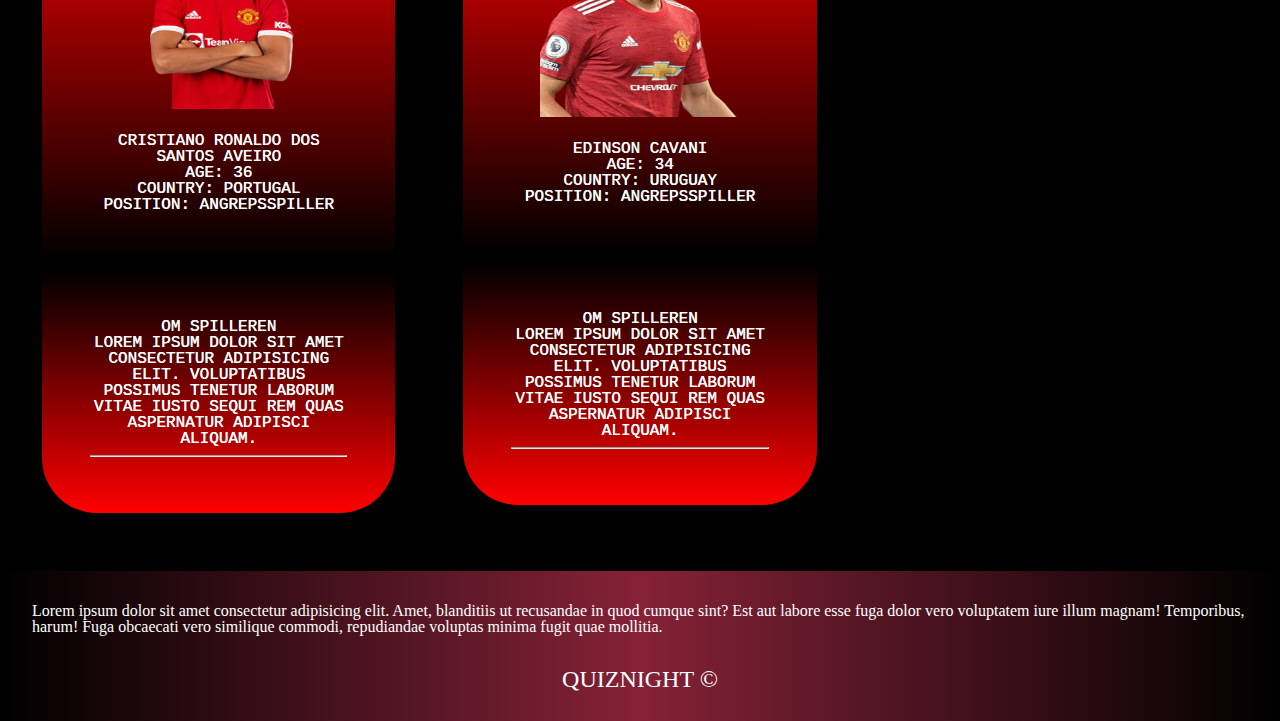
==== commit 24ea9f86: "Bytta på navn" ====
--- a/html/index.html
+++ b/html/index.html
@@ -18,6 +18,7 @@
         <i class="nav-meny fas fa-bars"></i>
         <nav class="navigation-container">
             <div class="main-navigation">
+                <a class="main-navigation__link" href="/html/index.html">Hjem</a>
                 <a class="main-navigation__link" href="#la">Kontakt</a>
                 <a class="main-navigation__link" href="/html/Page2.html">Quiz</a>
             </div>
@@ -40,31 +41,31 @@
             </div>
 
             <!-- Søkebar for liverpool-->
-            <section class="fotball-players2">
-                <label class="fotball-players__label2">Filtrer etter posisjon</label>
-                <select id="player-filter2">
+            <section class="fotball-players__liverpool">
+                <label class="fotball-players__label-liverpool">Filtrer etter posisjon</label>
+                <select id="player-filter__liverpool">
                     <option value=""></option>
                     <option>Målvakt</option>
                     <option>Forsvarsspiller</option>
                     <option>Midtbanespiller</option>
                     <option>Angrepsspiller</option>
                 </select>  
-                <label class="searchLabel2">Filtrer etter søkeord</label>
-                <input placeholder="Søk spillere" type="text" id="search-input2">
+                <label class="searchLabel-liverpool">Filtrer etter søkeord</label>
+                <input placeholder="Søk spillere" type="text" id="search-input__liverpool">
             </section>
             
             <!-- Søkebar for manu -->
-            <section class="fotball-players">
-                <label class="fotball-players__label">Filtrer etter posisjon</label>
-                <select id="player-filter">
+            <section class="fotball-players__united">
+                <label class="fotball-players__label-united">Filtrer etter posisjon</label>
+                <select id="player-filter__united">
                     <option value=""></option>
                     <option>Målvakt</option>
                     <option>Forsvarsspiller</option>
                     <option>Midtbanespiller</option>
                     <option>Angrepsspiller</option>
                 </select>  
-                <label class="searchLabel">Filtrer etter søkeord</label>
-                <input placeholder="Søk spillere" type="text" id="search-input">
+                <label class="searchLabel__united">Filtrer etter søkeord</label>
+                <input placeholder="Søk spillere" type="text" id="search-input__united">
             </section>
 
             <section class="players-content"></section>
--- a/css/main.css
+++ b/css/main.css
@@ -230,30 +230,30 @@
   padding-top: 40px;
   padding-bottom: 40px;
 }
-.main-content .main-content__fotball .fotball-players {
+.main-content .main-content__fotball .fotball-players__united {
   text-align: center;
   padding-top: 1rem;
   padding-bottom: 1rem;
   max-width: 100%;
   /* Styling filter her */
 }
-.main-content .main-content__fotball .fotball-players .fotball-players__label {
+.main-content .main-content__fotball .fotball-players__united .fotball-players__label-united {
   color: white;
   font-size: 2rem;
   font-weight: 200;
 }
-.main-content .main-content__fotball .fotball-players #player-filter {
+.main-content .main-content__fotball .fotball-players__united #player-filter__united {
   color: black;
   height: 25px;
 }
-.main-content .main-content__fotball .fotball-players .searchLabel {
+.main-content .main-content__fotball .fotball-players__united .searchLabel__united {
   color: #ffffff;
   font-size: 2rem;
   font-weight: 200;
   margin-top: 5rem;
   margin-left: 1rem;
 }
-.main-content .main-content__fotball .fotball-players #search-input {
+.main-content .main-content__fotball .fotball-players__united #search-input__united {
   height: 25px;
 }
 .main-content .main-content__fotball .players-content {
@@ -269,7 +269,8 @@
   text-align: center;
   font-family: "Courier New", Courier, monospace;
 }
-.main-content .main-content__fotball .player-article {
+.main-content .main-content__fotball .player-article__united {
+  max-width: 440px;
   margin: 10px;
   padding: 3rem;
   background-image: linear-gradient(#ff0000, #000000);
@@ -279,17 +280,18 @@
   color: white;
   cursor: pointer;
 }
-.main-content .main-content__fotball .player-article:hover {
+.main-content .main-content__fotball .player-article__united:hover {
   transform: scale(1.015);
 }
-.main-content .main-content__fotball .player-article img {
+.main-content .main-content__fotball .player-article__united img {
   width: 200px;
   height: 200px;
 }
-.main-content .main-content__fotball .player-article h3 {
+.main-content .main-content__fotball .player-article__united h3 {
   margin-top: 20px;
 }
-.main-content .main-content__fotball .back-players-content {
+.main-content .main-content__fotball .back-players-content__united {
+  max-width: 440px;
   margin: 10px;
   padding: 3rem;
   background-image: linear-gradient(black, red);
@@ -299,10 +301,11 @@
   color: white;
   cursor: pointer;
 }
-.main-content .main-content__fotball .back-players-content .click {
+.main-content .main-content__fotball .back-players-content__united .click {
   color: red;
 }
-.main-content .main-content__fotball .player-article2 {
+.main-content .main-content__fotball .player-article__liverpool {
+  max-width: 440px;
   margin: 10px;
   padding: 3rem;
   background-image: linear-gradient(#0026ff, #000000);
@@ -312,17 +315,18 @@
   color: white;
   cursor: pointer;
 }
-.main-content .main-content__fotball .player-article2:hover {
+.main-content .main-content__fotball .player-article__liverpool:hover {
   transform: scale(1.015);
 }
-.main-content .main-content__fotball .player-article2 img {
+.main-content .main-content__fotball .player-article__liverpool img {
   width: 200px;
   height: 200px;
 }
-.main-content .main-content__fotball .player-article2 h3 {
+.main-content .main-content__fotball .player-article__liverpool h3 {
   margin-top: 20px;
 }
-.main-content .main-content__fotball .back-players-content2 {
+.main-content .main-content__fotball .back-players-content__liverpool {
+  max-width: 440px;
   margin: 10px;
   padding: 3rem;
   background-image: linear-gradient(black, #0026ff);
@@ -332,7 +336,7 @@
   color: white;
   cursor: pointer;
 }
-.main-content .main-content__fotball .back-players-content2 .click {
+.main-content .main-content__fotball .back-players-content__liverpool .click {
   color: blue;
 }
 .main-content .main-content__fotball .change-team-container {
@@ -360,28 +364,28 @@
 .main-content .main-content__fotball .change-team-container #change-team-liverpool:hover {
   background-image: linear-gradient(to left, black, #00ccff);
 }
-.main-content .fotball-players2 {
+.main-content .fotball-players__liverpool {
   text-align: center;
   padding-top: 1rem;
   padding-bottom: 1rem;
   /* Styling filter her */
 }
-.main-content .fotball-players2 .fotball-players__label2 {
+.main-content .fotball-players__liverpool .fotball-players__label-liverpool {
   color: white;
   font-size: 2rem;
   font-weight: 200;
 }
-.main-content .fotball-players2 #player-filter2 {
+.main-content .fotball-players__liverpool #player-filter__liverpool {
   color: black;
   height: 25px;
 }
-.main-content .fotball-players2 .searchLabel2 {
+.main-content .fotball-players__liverpool .searchLabel-liverpool {
   color: #ffffff;
   font-size: 2rem;
   font-weight: 200;
   margin-top: 5rem;
 }
-.main-content .fotball-players2 #search-input2 {
+.main-content .fotball-players__liverpool #search-input__liverpool {
   height: 25px;
 }
 
@@ -417,11 +421,14 @@
   background-size: 200% 200%;
   -webkit-animation: gradient 10s ease infinite;
           animation: gradient 10s ease infinite;
+  min-width: 360px;
 }
 
 .page-container {
   min-height: 1000px;
+  width: 100%;
   padding-top: 100px;
+  min-width: 450;
   display: grid;
   justify-content: center;
   align-items: center;
@@ -429,7 +436,11 @@
 
 .quiz-container {
   padding-top: 4rem;
-  font-size: 30px;
+  padding-left: 1rem;
+  padding-right: 1rem;
+  margin-bottom: 2rem;
+  min-width: 360px;
+  font-size: 25px;
   font-family: sans-serif;
   color: #333;
   background-color: rgba(197, 247, 177, 0.137);
@@ -472,10 +483,12 @@
   margin-bottom: 0.5rem;
   font-weight: 700;
 }
-.quiz-container .answers {
-  margin-bottom: 20px;
+.quiz-container .answersUnited, .quiz-container .answersLiverpool {
   padding: 1rem;
-  margin: 1rem;
+  margin-bottom: 2rem;
+  width: 100%;
+  display: flex;
+  flex-direction: row;
 }
 .quiz-container .answers label {
   display: block;
@@ -529,6 +542,42 @@
     background-position: 0% 50%;
   }
 }
+@media screen and (max-width: 420px) {
+  .quiz-container {
+    padding: 0;
+    margin: 0;
+  }
+  .quiz-container .questionUnited, .quiz-container .questionLiverpool {
+    display: flex;
+    flex-direction: column;
+    max-width: 100%;
+  }
+  .quiz-container .answersUnited, .quiz-container .answersLiverpool {
+    display: flex;
+    flex-direction: column;
+    max-width: 100%;
+    margin-bottom: 1rem;
+  }
+}
+@media screen and (max-width: 1025px) {
+  .quiz-container {
+    margin-bottom: 3rem;
+  }
+  .quiz-container .quizHeader {
+    margin-top: 1rem;
+  }
+  .quiz-container .questionUnited, .quiz-container .questionLiverpool {
+    display: flex;
+    flex-direction: column;
+    max-width: 100%;
+  }
+  .quiz-container .answersUnited, .quiz-container .answersLiverpool {
+    display: flex;
+    flex-direction: column;
+    max-width: 100%;
+    margin-bottom: 1rem;
+  }
+}
 body {
   min-width: 420px;
 }/*# sourceMappingURL=main.css.map */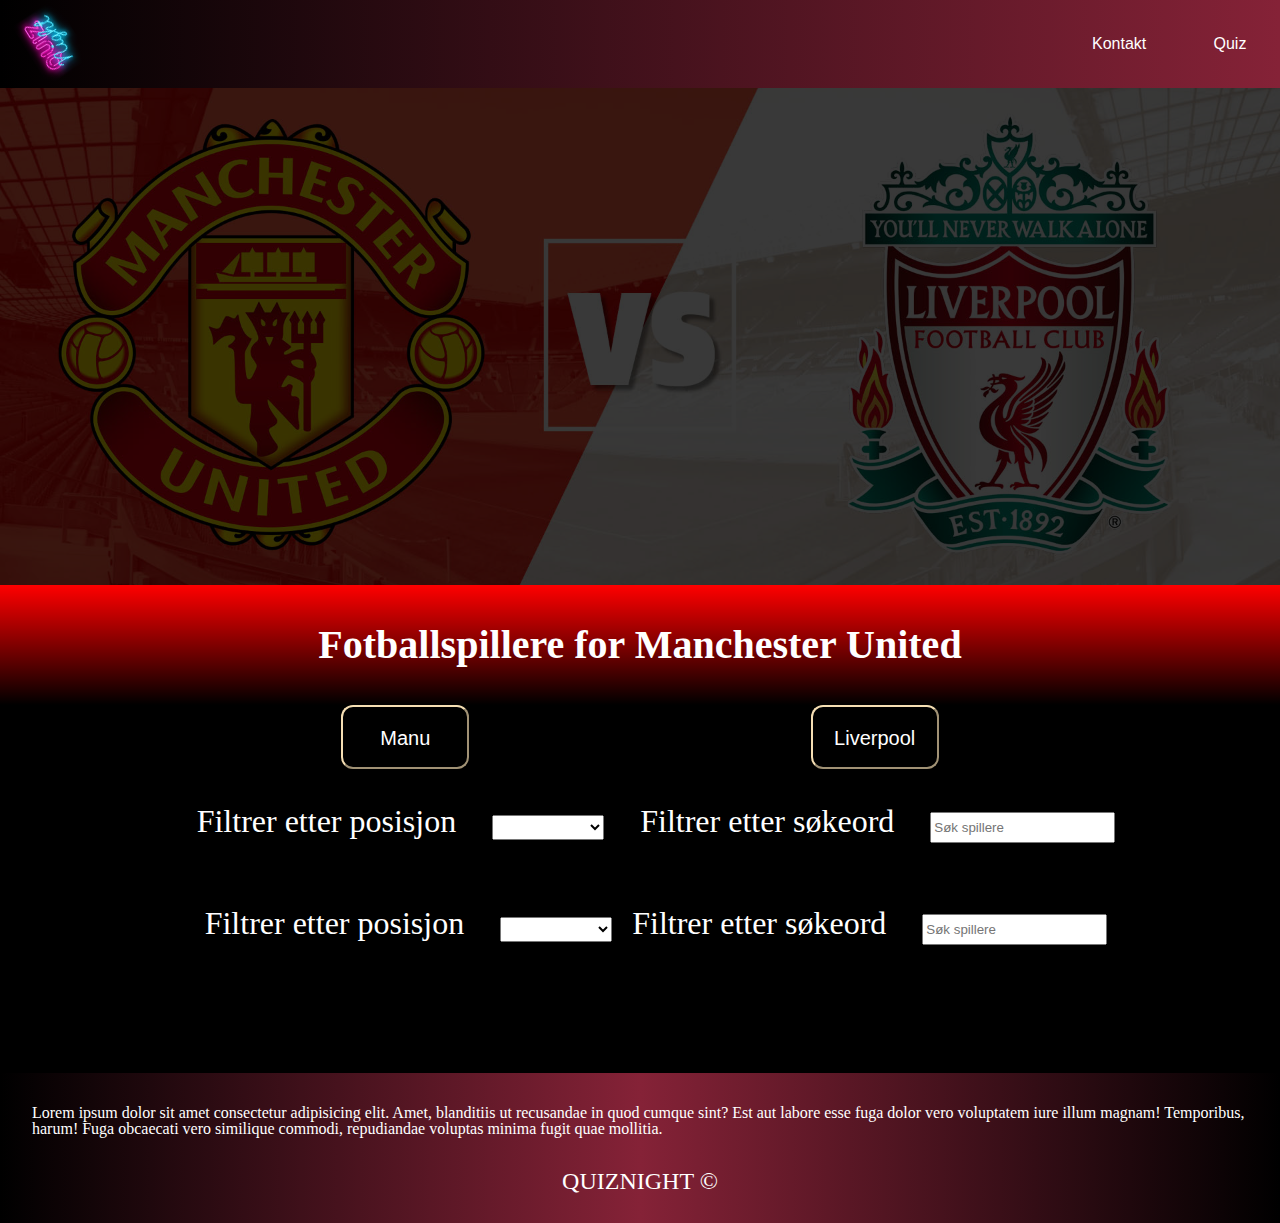
==== commit 0d8c5dc0: "gsap fikset farger" ====
--- a/html/index.html
+++ b/html/index.html
@@ -18,7 +18,6 @@
         <i class="nav-meny fas fa-bars"></i>
         <nav class="navigation-container">
             <div class="main-navigation">
-                <a class="main-navigation__link" href="/html/index.html">Hjem</a>
                 <a class="main-navigation__link" href="#la">Kontakt</a>
                 <a class="main-navigation__link" href="/html/Page2.html">Quiz</a>
             </div>
@@ -41,31 +40,31 @@
             </div>
 
             <!-- Søkebar for liverpool-->
-            <section class="fotball-players__liverpool">
-                <label class="fotball-players__label-liverpool">Filtrer etter posisjon</label>
-                <select id="player-filter__liverpool">
+            <section class="fotball-players2">
+                <label class="fotball-players__label2">Filtrer etter posisjon</label>
+                <select id="player-filter2">
                     <option value=""></option>
                     <option>Målvakt</option>
                     <option>Forsvarsspiller</option>
                     <option>Midtbanespiller</option>
                     <option>Angrepsspiller</option>
                 </select>  
-                <label class="searchLabel-liverpool">Filtrer etter søkeord</label>
-                <input placeholder="Søk spillere" type="text" id="search-input__liverpool">
+                <label class="searchLabel2">Filtrer etter søkeord</label>
+                <input placeholder="Søk spillere" type="text" id="search-input2">
             </section>
             
             <!-- Søkebar for manu -->
-            <section class="fotball-players__united">
-                <label class="fotball-players__label-united">Filtrer etter posisjon</label>
-                <select id="player-filter__united">
+            <section class="fotball-players">
+                <label class="fotball-players__label">Filtrer etter posisjon</label>
+                <select id="player-filter">
                     <option value=""></option>
                     <option>Målvakt</option>
                     <option>Forsvarsspiller</option>
                     <option>Midtbanespiller</option>
                     <option>Angrepsspiller</option>
                 </select>  
-                <label class="searchLabel__united">Filtrer etter søkeord</label>
-                <input placeholder="Søk spillere" type="text" id="search-input__united">
+                <label class="searchLabel">Filtrer etter søkeord</label>
+                <input placeholder="Søk spillere" type="text" id="search-input">
             </section>
 
             <section class="players-content"></section>
@@ -86,6 +85,11 @@
         <h3 class="footer-name">QuizNight ©</h3>
     </footer>
 
+
+    <!-- GSAP cdn -->
+    <script src="https://cdnjs.cloudflare.com/ajax/libs/gsap/3.8.0/gsap.min.js" defer></script>
+    <!-- GSAP quiz script -->
+    <script src="/js/gsap-index.js" defer></script>
     <script src="/js/nav-menu.js"></script>
     <script type="module" src="/js/info.js"></script>
     <!--Lol-->
--- a/css/main.css
+++ b/css/main.css
@@ -218,6 +218,7 @@
   position: relative;
   text-align: center;
   margin-top: -20;
+  opacity: 0;
 }
 .main-content .main-content__fotball .players-header {
   background-image: linear-gradient(red, black);
@@ -230,30 +231,30 @@
   padding-top: 40px;
   padding-bottom: 40px;
 }
-.main-content .main-content__fotball .fotball-players__united {
+.main-content .main-content__fotball .fotball-players {
   text-align: center;
   padding-top: 1rem;
   padding-bottom: 1rem;
   max-width: 100%;
   /* Styling filter her */
 }
-.main-content .main-content__fotball .fotball-players__united .fotball-players__label-united {
+.main-content .main-content__fotball .fotball-players .fotball-players__label {
   color: white;
   font-size: 2rem;
   font-weight: 200;
 }
-.main-content .main-content__fotball .fotball-players__united #player-filter__united {
+.main-content .main-content__fotball .fotball-players #player-filter {
   color: black;
   height: 25px;
 }
-.main-content .main-content__fotball .fotball-players__united .searchLabel__united {
+.main-content .main-content__fotball .fotball-players .searchLabel {
   color: #ffffff;
   font-size: 2rem;
   font-weight: 200;
   margin-top: 5rem;
   margin-left: 1rem;
 }
-.main-content .main-content__fotball .fotball-players__united #search-input__united {
+.main-content .main-content__fotball .fotball-players #search-input {
   height: 25px;
 }
 .main-content .main-content__fotball .players-content {
@@ -269,7 +270,7 @@
   text-align: center;
   font-family: "Courier New", Courier, monospace;
 }
-.main-content .main-content__fotball .player-article__united {
+.main-content .main-content__fotball .player-article {
   max-width: 440px;
   margin: 10px;
   padding: 3rem;
@@ -280,17 +281,17 @@
   color: white;
   cursor: pointer;
 }
-.main-content .main-content__fotball .player-article__united:hover {
+.main-content .main-content__fotball .player-article:hover {
   transform: scale(1.015);
 }
-.main-content .main-content__fotball .player-article__united img {
+.main-content .main-content__fotball .player-article img {
   width: 200px;
   height: 200px;
 }
-.main-content .main-content__fotball .player-article__united h3 {
+.main-content .main-content__fotball .player-article h3 {
   margin-top: 20px;
 }
-.main-content .main-content__fotball .back-players-content__united {
+.main-content .main-content__fotball .back-players-content {
   max-width: 440px;
   margin: 10px;
   padding: 3rem;
@@ -301,10 +302,10 @@
   color: white;
   cursor: pointer;
 }
-.main-content .main-content__fotball .back-players-content__united .click {
+.main-content .main-content__fotball .back-players-content .click {
   color: red;
 }
-.main-content .main-content__fotball .player-article__liverpool {
+.main-content .main-content__fotball .player-article2 {
   max-width: 440px;
   margin: 10px;
   padding: 3rem;
@@ -315,17 +316,17 @@
   color: white;
   cursor: pointer;
 }
-.main-content .main-content__fotball .player-article__liverpool:hover {
+.main-content .main-content__fotball .player-article2:hover {
   transform: scale(1.015);
 }
-.main-content .main-content__fotball .player-article__liverpool img {
+.main-content .main-content__fotball .player-article2 img {
   width: 200px;
   height: 200px;
 }
-.main-content .main-content__fotball .player-article__liverpool h3 {
+.main-content .main-content__fotball .player-article2 h3 {
   margin-top: 20px;
 }
-.main-content .main-content__fotball .back-players-content__liverpool {
+.main-content .main-content__fotball .back-players-content2 {
   max-width: 440px;
   margin: 10px;
   padding: 3rem;
@@ -336,7 +337,7 @@
   color: white;
   cursor: pointer;
 }
-.main-content .main-content__fotball .back-players-content__liverpool .click {
+.main-content .main-content__fotball .back-players-content2 .click {
   color: blue;
 }
 .main-content .main-content__fotball .change-team-container {
@@ -364,28 +365,28 @@
 .main-content .main-content__fotball .change-team-container #change-team-liverpool:hover {
   background-image: linear-gradient(to left, black, #00ccff);
 }
-.main-content .fotball-players__liverpool {
+.main-content .fotball-players2 {
   text-align: center;
   padding-top: 1rem;
   padding-bottom: 1rem;
   /* Styling filter her */
 }
-.main-content .fotball-players__liverpool .fotball-players__label-liverpool {
+.main-content .fotball-players2 .fotball-players__label2 {
   color: white;
   font-size: 2rem;
   font-weight: 200;
 }
-.main-content .fotball-players__liverpool #player-filter__liverpool {
+.main-content .fotball-players2 #player-filter2 {
   color: black;
   height: 25px;
 }
-.main-content .fotball-players__liverpool .searchLabel-liverpool {
+.main-content .fotball-players2 .searchLabel2 {
   color: #ffffff;
   font-size: 2rem;
   font-weight: 200;
   margin-top: 5rem;
 }
-.main-content .fotball-players__liverpool #search-input__liverpool {
+.main-content .fotball-players2 #search-input2 {
   height: 25px;
 }
 
@@ -427,7 +428,7 @@
 .page-container {
   min-height: 1000px;
   width: 100%;
-  padding-top: 100px;
+  padding: 200px 0 100px 0;
   min-width: 450;
   display: grid;
   justify-content: center;
@@ -464,8 +465,6 @@
   padding: 20px;
   cursor: pointer;
   margin: 20px;
-  -webkit-animation: bounce 2s linear;
-          animation: bounce 2s linear;
 }
 .quiz-container #unitedBtn:hover, .quiz-container #liverpoolBtn:hover {
   transform: scale(1.02);
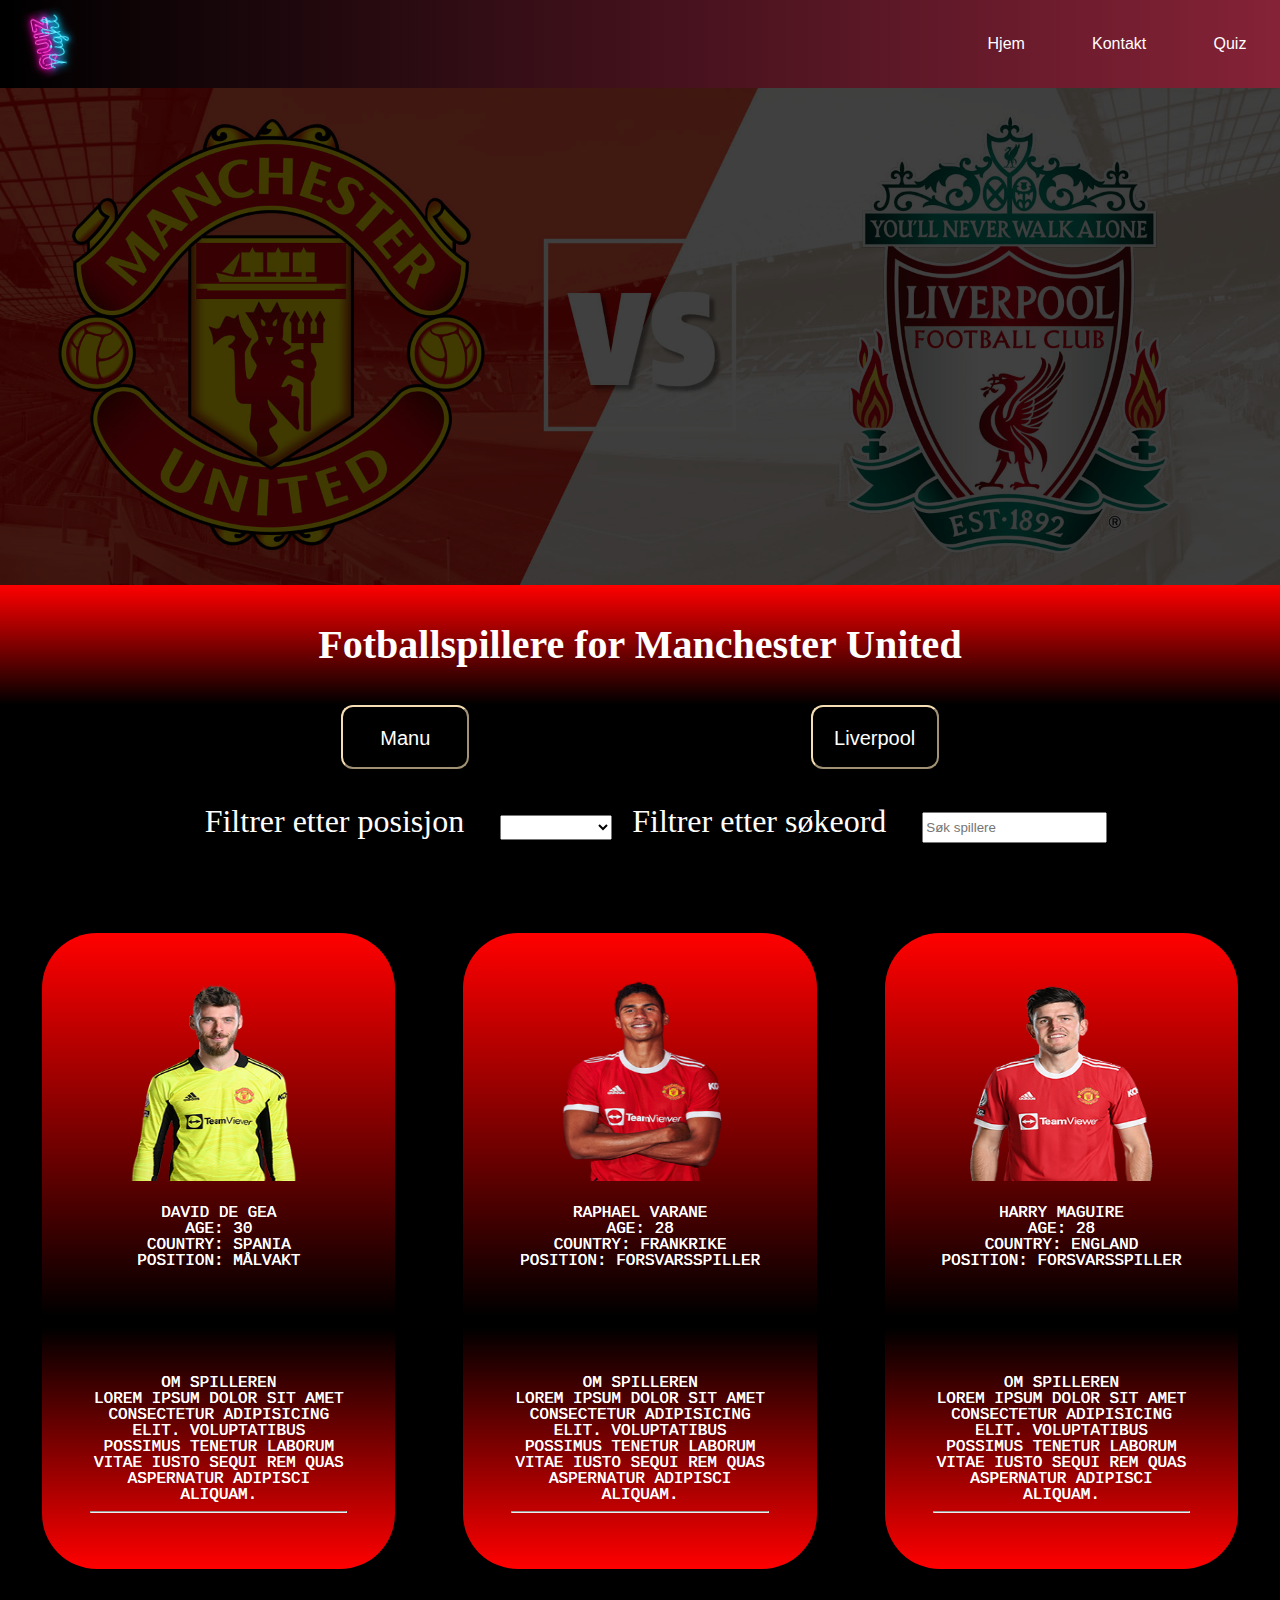
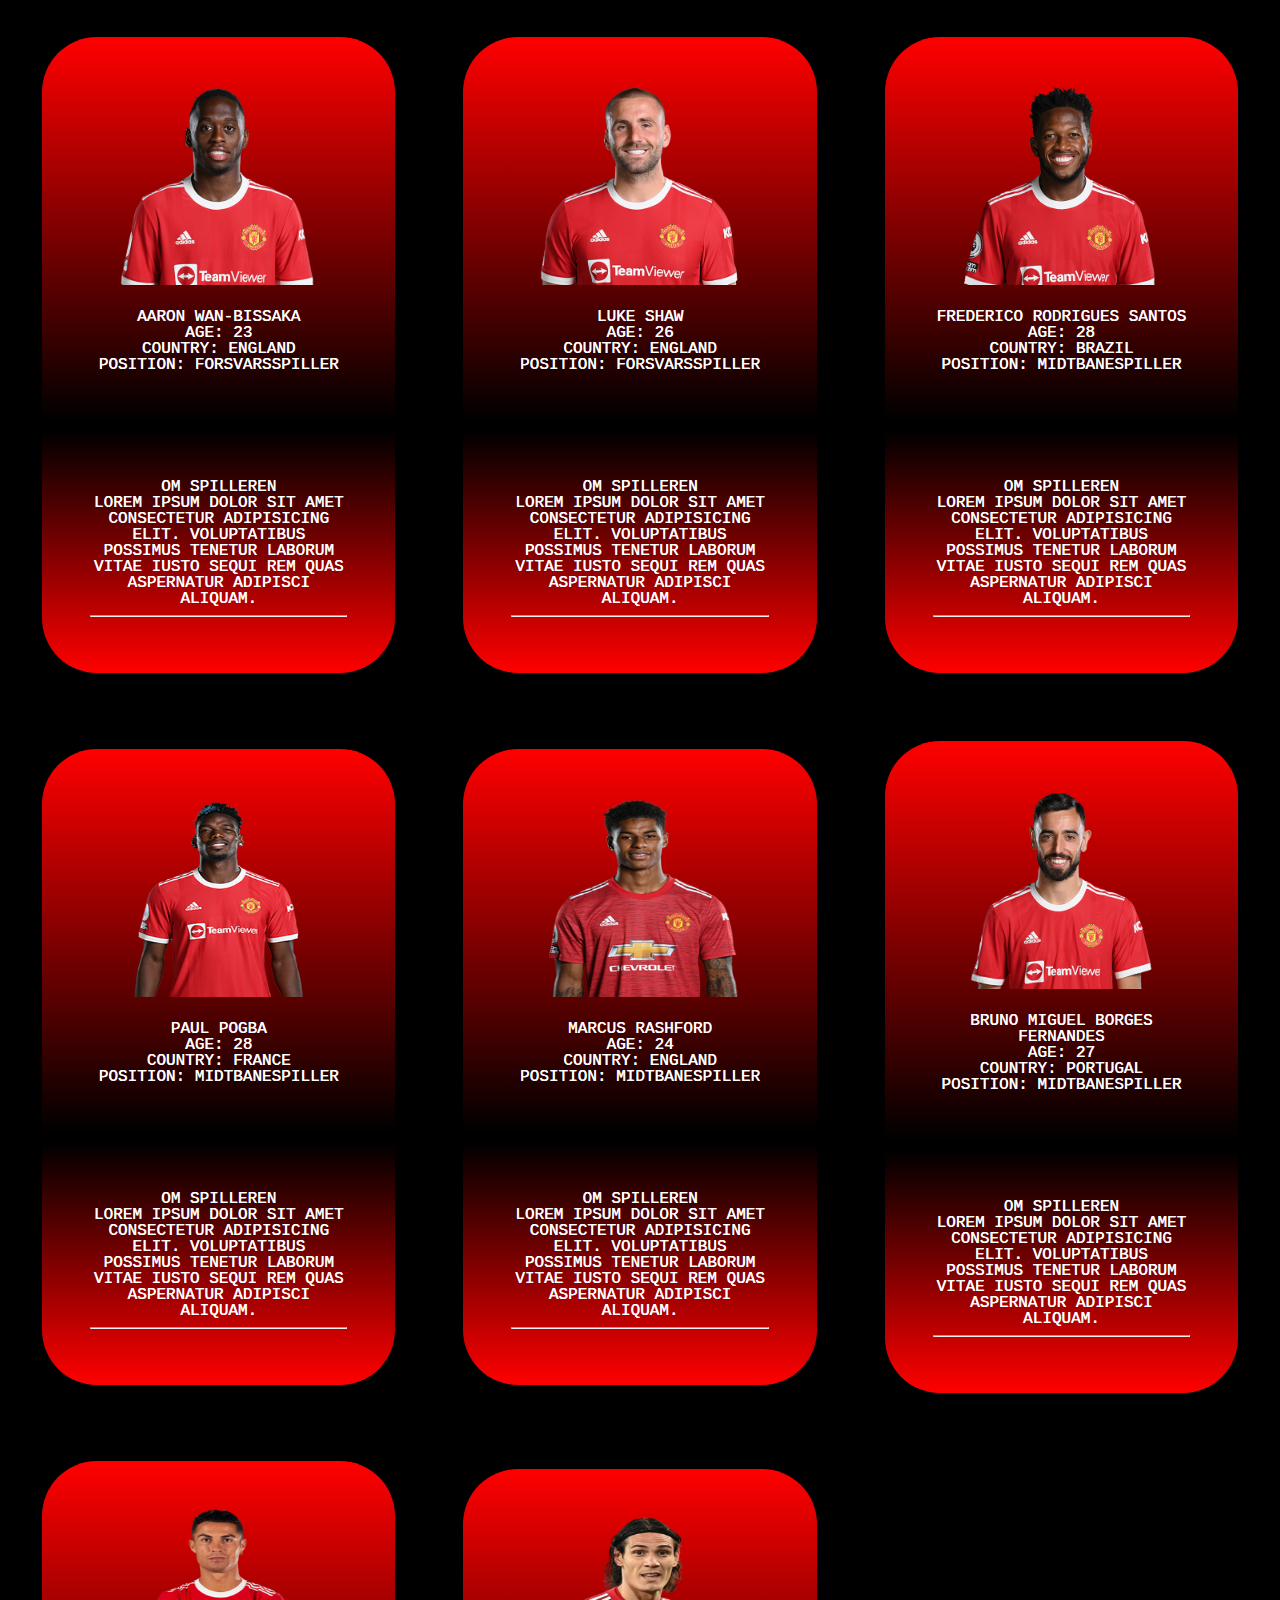
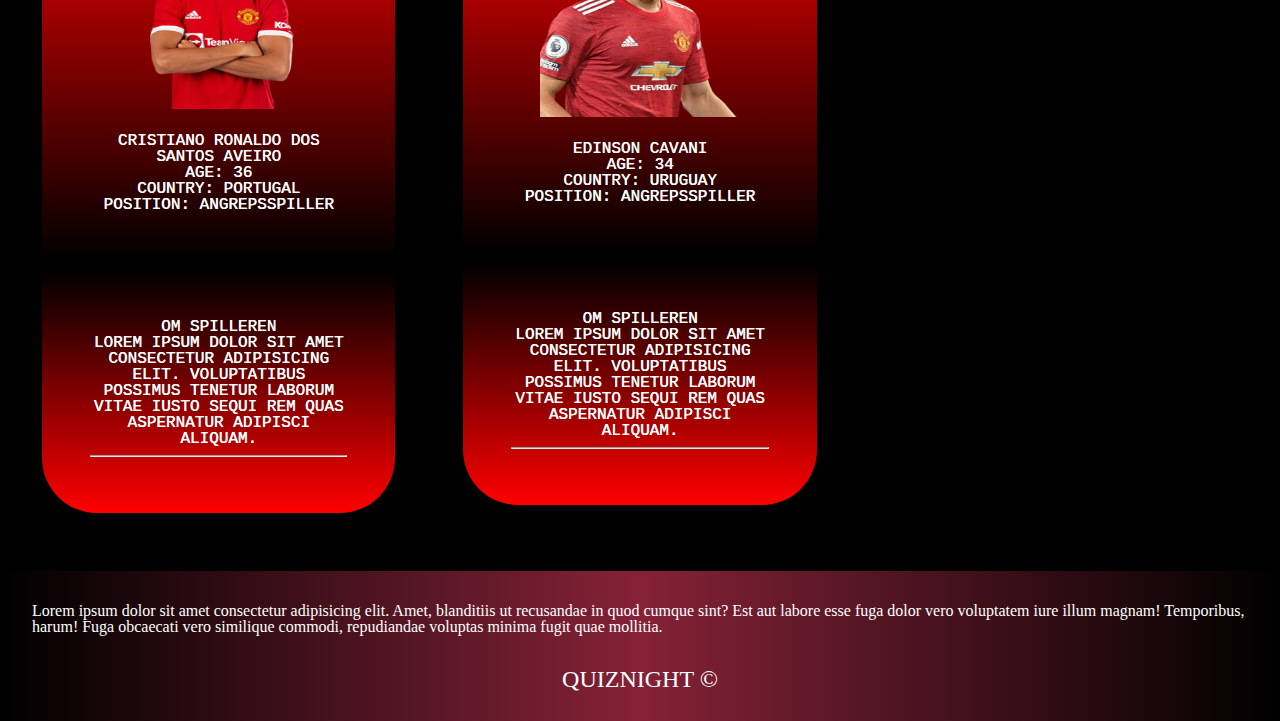
==== commit 7fc32a50: "Merge branch 'main' of https://github.com/SebEil/DS3102-Eksamen-webutvikling" ====
--- a/html/index.html
+++ b/html/index.html
@@ -18,6 +18,7 @@
         <i class="nav-meny fas fa-bars"></i>
         <nav class="navigation-container">
             <div class="main-navigation">
+                <a class="main-navigation__link" href="/html/index.html">Hjem</a>
                 <a class="main-navigation__link" href="#la">Kontakt</a>
                 <a class="main-navigation__link" href="/html/Page2.html">Quiz</a>
             </div>
@@ -40,31 +41,31 @@
             </div>
 
             <!-- Søkebar for liverpool-->
-            <section class="fotball-players2">
-                <label class="fotball-players__label2">Filtrer etter posisjon</label>
-                <select id="player-filter2">
+            <section class="fotball-players__liverpool">
+                <label class="fotball-players__label-liverpool">Filtrer etter posisjon</label>
+                <select id="player-filter__liverpool">
                     <option value=""></option>
                     <option>Målvakt</option>
                     <option>Forsvarsspiller</option>
                     <option>Midtbanespiller</option>
                     <option>Angrepsspiller</option>
                 </select>  
-                <label class="searchLabel2">Filtrer etter søkeord</label>
-                <input placeholder="Søk spillere" type="text" id="search-input2">
+                <label class="searchLabel-liverpool">Filtrer etter søkeord</label>
+                <input placeholder="Søk spillere" type="text" id="search-input__liverpool">
             </section>
             
             <!-- Søkebar for manu -->
-            <section class="fotball-players">
-                <label class="fotball-players__label">Filtrer etter posisjon</label>
-                <select id="player-filter">
+            <section class="fotball-players__united">
+                <label class="fotball-players__label-united">Filtrer etter posisjon</label>
+                <select id="player-filter__united">
                     <option value=""></option>
                     <option>Målvakt</option>
                     <option>Forsvarsspiller</option>
                     <option>Midtbanespiller</option>
                     <option>Angrepsspiller</option>
                 </select>  
-                <label class="searchLabel">Filtrer etter søkeord</label>
-                <input placeholder="Søk spillere" type="text" id="search-input">
+                <label class="searchLabel__united">Filtrer etter søkeord</label>
+                <input placeholder="Søk spillere" type="text" id="search-input__united">
             </section>
 
             <section class="players-content"></section>
--- a/css/main.css
+++ b/css/main.css
@@ -231,30 +231,30 @@
   padding-top: 40px;
   padding-bottom: 40px;
 }
-.main-content .main-content__fotball .fotball-players {
+.main-content .main-content__fotball .fotball-players__united {
   text-align: center;
   padding-top: 1rem;
   padding-bottom: 1rem;
   max-width: 100%;
   /* Styling filter her */
 }
-.main-content .main-content__fotball .fotball-players .fotball-players__label {
+.main-content .main-content__fotball .fotball-players__united .fotball-players__label-united {
   color: white;
   font-size: 2rem;
   font-weight: 200;
 }
-.main-content .main-content__fotball .fotball-players #player-filter {
+.main-content .main-content__fotball .fotball-players__united #player-filter__united {
   color: black;
   height: 25px;
 }
-.main-content .main-content__fotball .fotball-players .searchLabel {
+.main-content .main-content__fotball .fotball-players__united .searchLabel__united {
   color: #ffffff;
   font-size: 2rem;
   font-weight: 200;
   margin-top: 5rem;
   margin-left: 1rem;
 }
-.main-content .main-content__fotball .fotball-players #search-input {
+.main-content .main-content__fotball .fotball-players__united #search-input__united {
   height: 25px;
 }
 .main-content .main-content__fotball .players-content {
@@ -270,7 +270,7 @@
   text-align: center;
   font-family: "Courier New", Courier, monospace;
 }
-.main-content .main-content__fotball .player-article {
+.main-content .main-content__fotball .player-article__united {
   max-width: 440px;
   margin: 10px;
   padding: 3rem;
@@ -281,17 +281,17 @@
   color: white;
   cursor: pointer;
 }
-.main-content .main-content__fotball .player-article:hover {
+.main-content .main-content__fotball .player-article__united:hover {
   transform: scale(1.015);
 }
-.main-content .main-content__fotball .player-article img {
+.main-content .main-content__fotball .player-article__united img {
   width: 200px;
   height: 200px;
 }
-.main-content .main-content__fotball .player-article h3 {
+.main-content .main-content__fotball .player-article__united h3 {
   margin-top: 20px;
 }
-.main-content .main-content__fotball .back-players-content {
+.main-content .main-content__fotball .back-players-content__united {
   max-width: 440px;
   margin: 10px;
   padding: 3rem;
@@ -302,10 +302,10 @@
   color: white;
   cursor: pointer;
 }
-.main-content .main-content__fotball .back-players-content .click {
+.main-content .main-content__fotball .back-players-content__united .click {
   color: red;
 }
-.main-content .main-content__fotball .player-article2 {
+.main-content .main-content__fotball .player-article__liverpool {
   max-width: 440px;
   margin: 10px;
   padding: 3rem;
@@ -316,17 +316,17 @@
   color: white;
   cursor: pointer;
 }
-.main-content .main-content__fotball .player-article2:hover {
+.main-content .main-content__fotball .player-article__liverpool:hover {
   transform: scale(1.015);
 }
-.main-content .main-content__fotball .player-article2 img {
+.main-content .main-content__fotball .player-article__liverpool img {
   width: 200px;
   height: 200px;
 }
-.main-content .main-content__fotball .player-article2 h3 {
+.main-content .main-content__fotball .player-article__liverpool h3 {
   margin-top: 20px;
 }
-.main-content .main-content__fotball .back-players-content2 {
+.main-content .main-content__fotball .back-players-content__liverpool {
   max-width: 440px;
   margin: 10px;
   padding: 3rem;
@@ -337,7 +337,7 @@
   color: white;
   cursor: pointer;
 }
-.main-content .main-content__fotball .back-players-content2 .click {
+.main-content .main-content__fotball .back-players-content__liverpool .click {
   color: blue;
 }
 .main-content .main-content__fotball .change-team-container {
@@ -365,28 +365,28 @@
 .main-content .main-content__fotball .change-team-container #change-team-liverpool:hover {
   background-image: linear-gradient(to left, black, #00ccff);
 }
-.main-content .fotball-players2 {
+.main-content .fotball-players__liverpool {
   text-align: center;
   padding-top: 1rem;
   padding-bottom: 1rem;
   /* Styling filter her */
 }
-.main-content .fotball-players2 .fotball-players__label2 {
+.main-content .fotball-players__liverpool .fotball-players__label-liverpool {
   color: white;
   font-size: 2rem;
   font-weight: 200;
 }
-.main-content .fotball-players2 #player-filter2 {
+.main-content .fotball-players__liverpool #player-filter__liverpool {
   color: black;
   height: 25px;
 }
-.main-content .fotball-players2 .searchLabel2 {
+.main-content .fotball-players__liverpool .searchLabel-liverpool {
   color: #ffffff;
   font-size: 2rem;
   font-weight: 200;
   margin-top: 5rem;
 }
-.main-content .fotball-players2 #search-input2 {
+.main-content .fotball-players__liverpool #search-input__liverpool {
   height: 25px;
 }
 
@@ -493,7 +493,7 @@
   display: block;
 }
 
-.quiz-container1, .quiz-container2 {
+.quiz-container__united, .quiz-container__liverpool {
   text-align: start;
   margin: 2rem;
 }
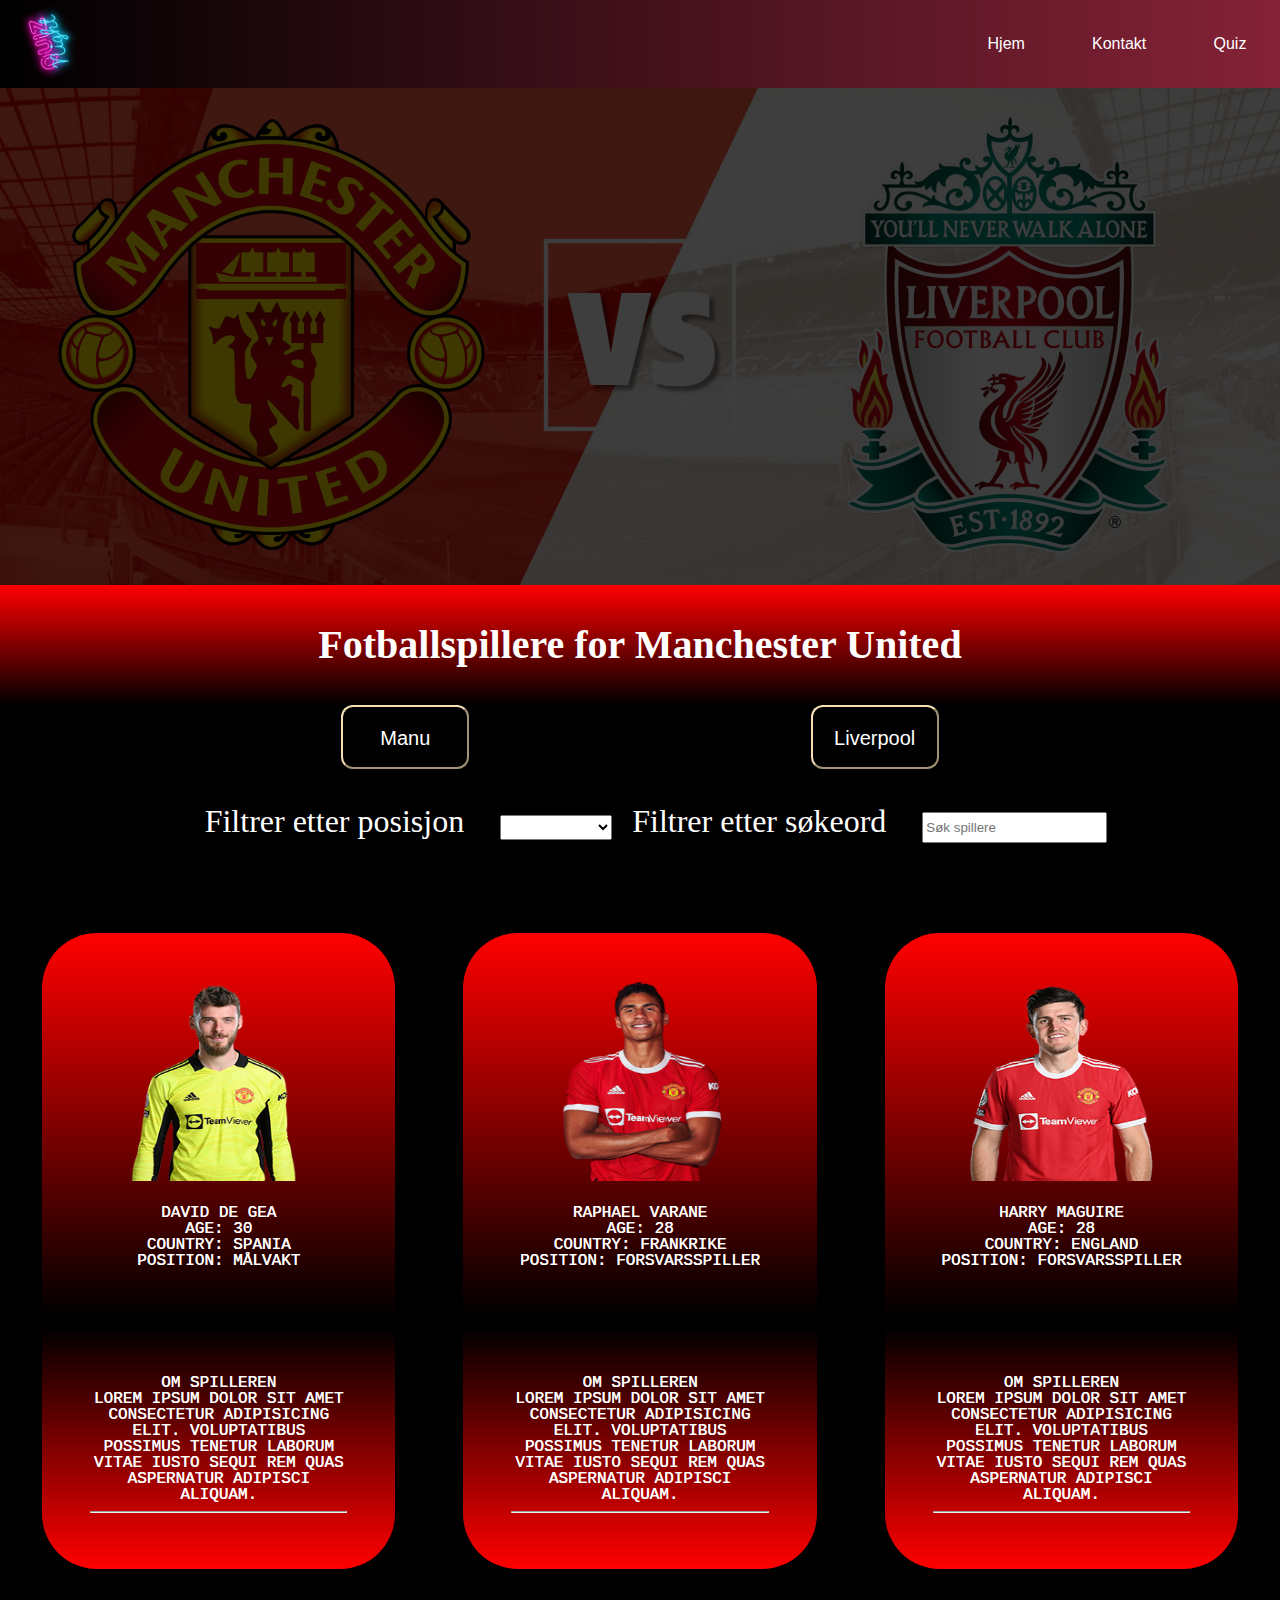
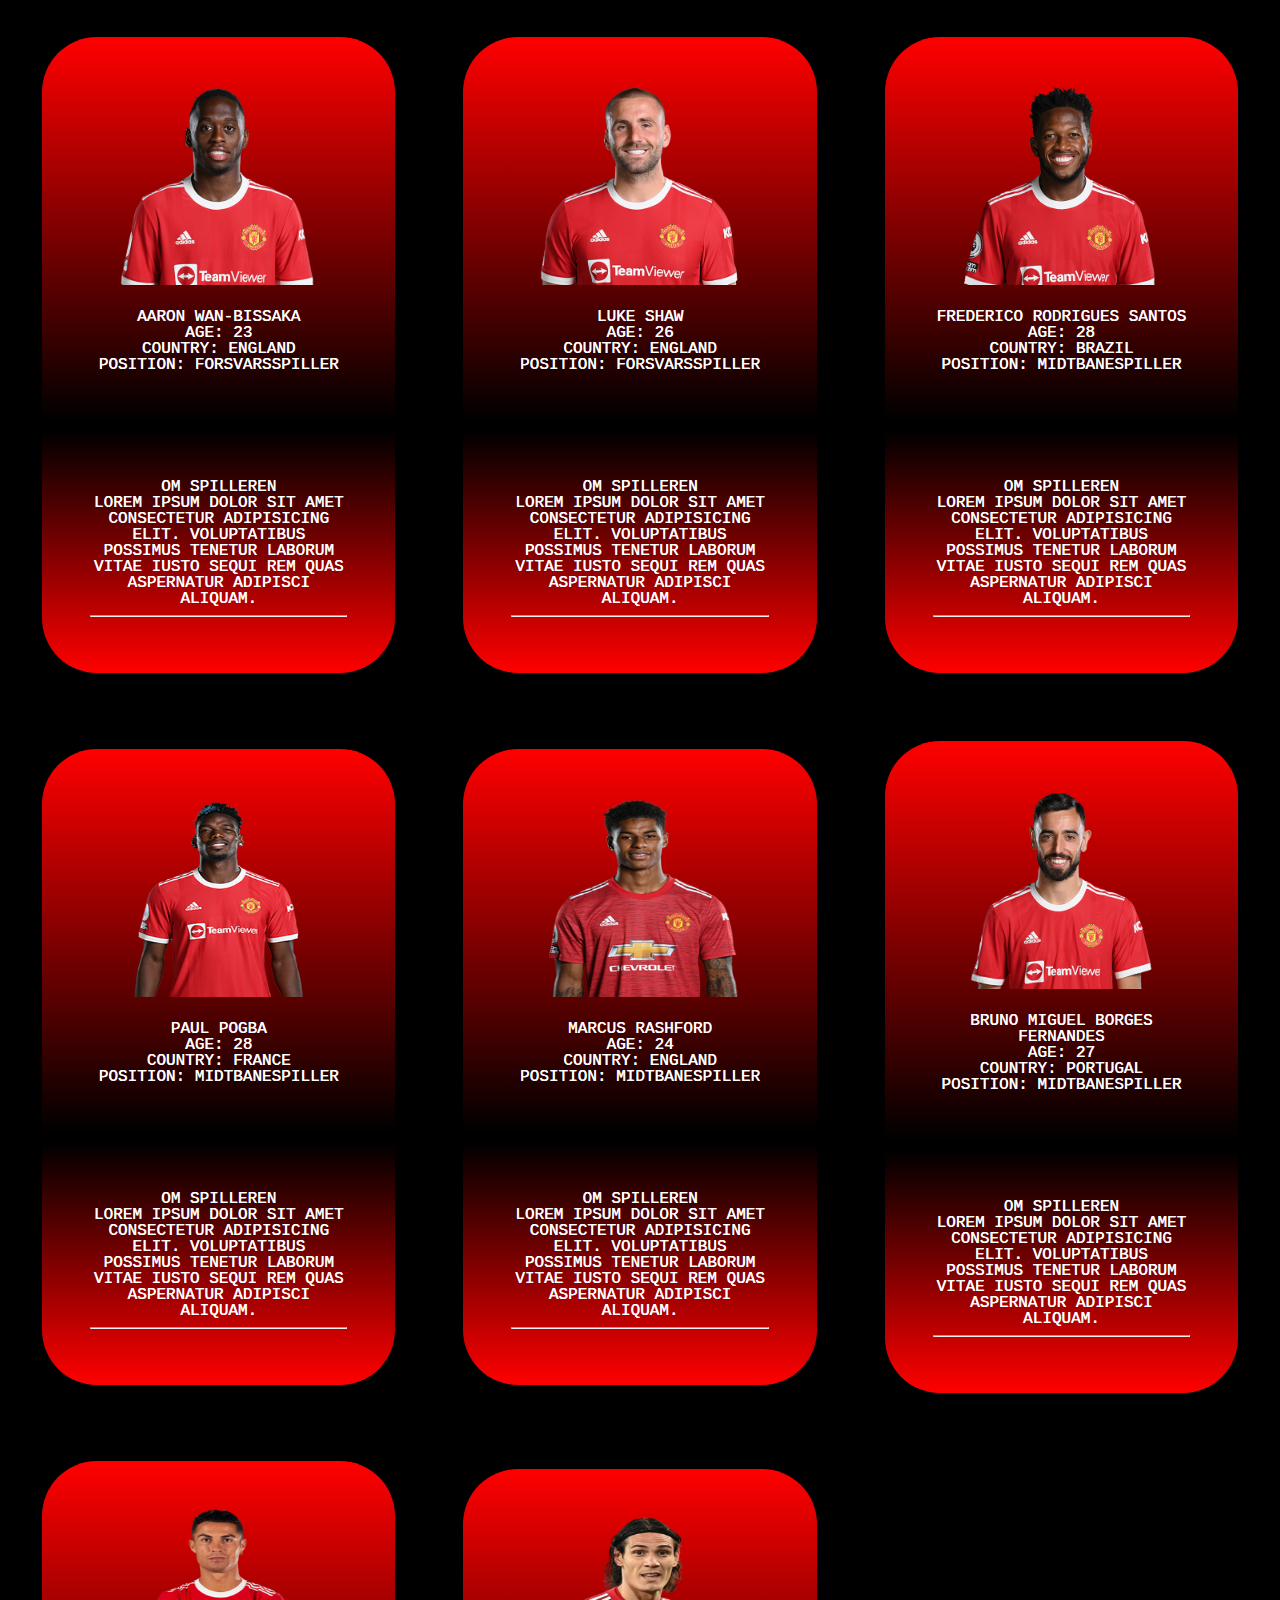
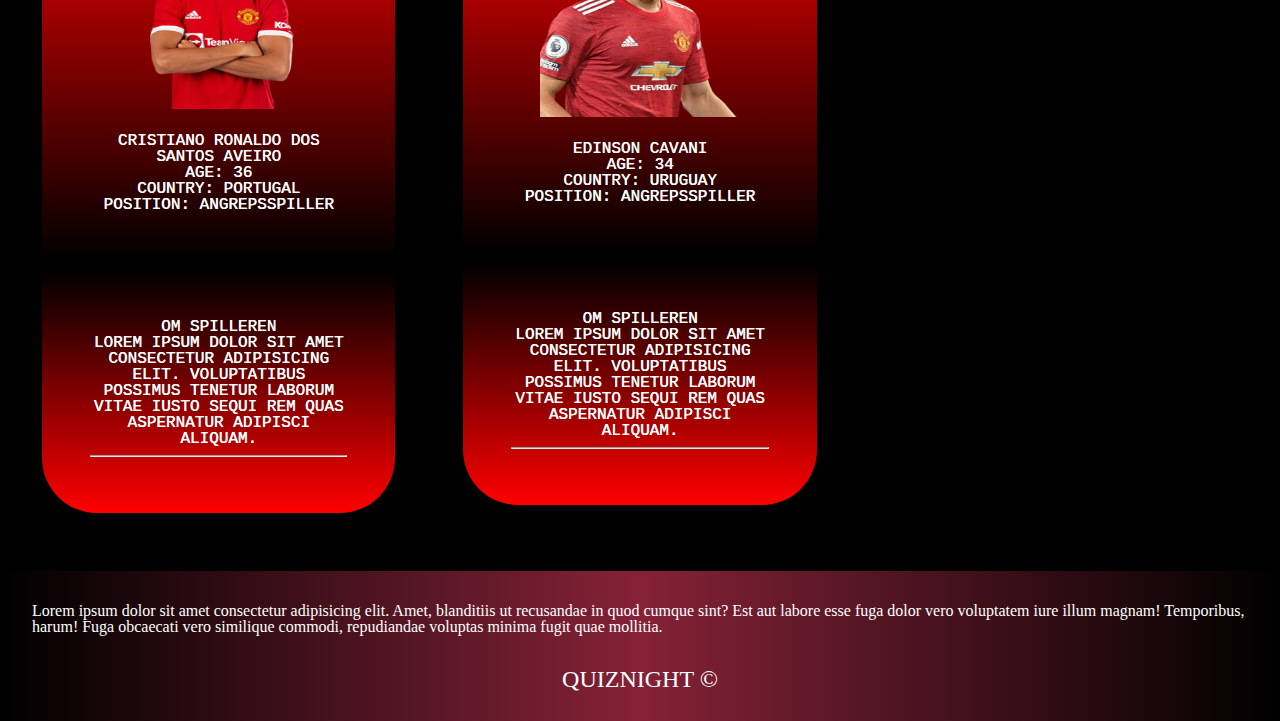
==== commit 9526f4b7: "Fiksa på highscore og localstorage" ====
--- a/html/index.html
+++ b/html/index.html
@@ -24,10 +24,8 @@
             </div>
         </nav>
     </header>
-    <!--Header slutt-->
 
     <main class="main-content">
-        <!-- Content for fotball her -->
         <div class="main-content__fotball">
             <section class="content-header"></section>
             <section class="players-header">
@@ -68,24 +66,15 @@
                 <input placeholder="Søk spillere" type="text" id="search-input__united">
             </section>
 
-            <section class="players-content"></section>
-            
+            <!-- Output for spillere -->
+            <section class="players-content"></section>           
         </div> 
-
-   <!-- Content nr-2 her -->
-   
-
-
-
-
-
     </main>
 
     <footer class="main-footer">
         <p class="footer-text">Lorem ipsum dolor sit amet consectetur adipisicing elit. Amet, blanditiis ut recusandae in quod cumque sint? Est aut labore esse fuga dolor vero voluptatem iure illum magnam! Temporibus, harum! Fuga obcaecati vero similique commodi, repudiandae voluptas minima fugit quae mollitia.</p>
         <h3 class="footer-name">QuizNight ©</h3>
     </footer>
-
 
     <!-- GSAP cdn -->
     <script src="https://cdnjs.cloudflare.com/ajax/libs/gsap/3.8.0/gsap.min.js" defer></script>
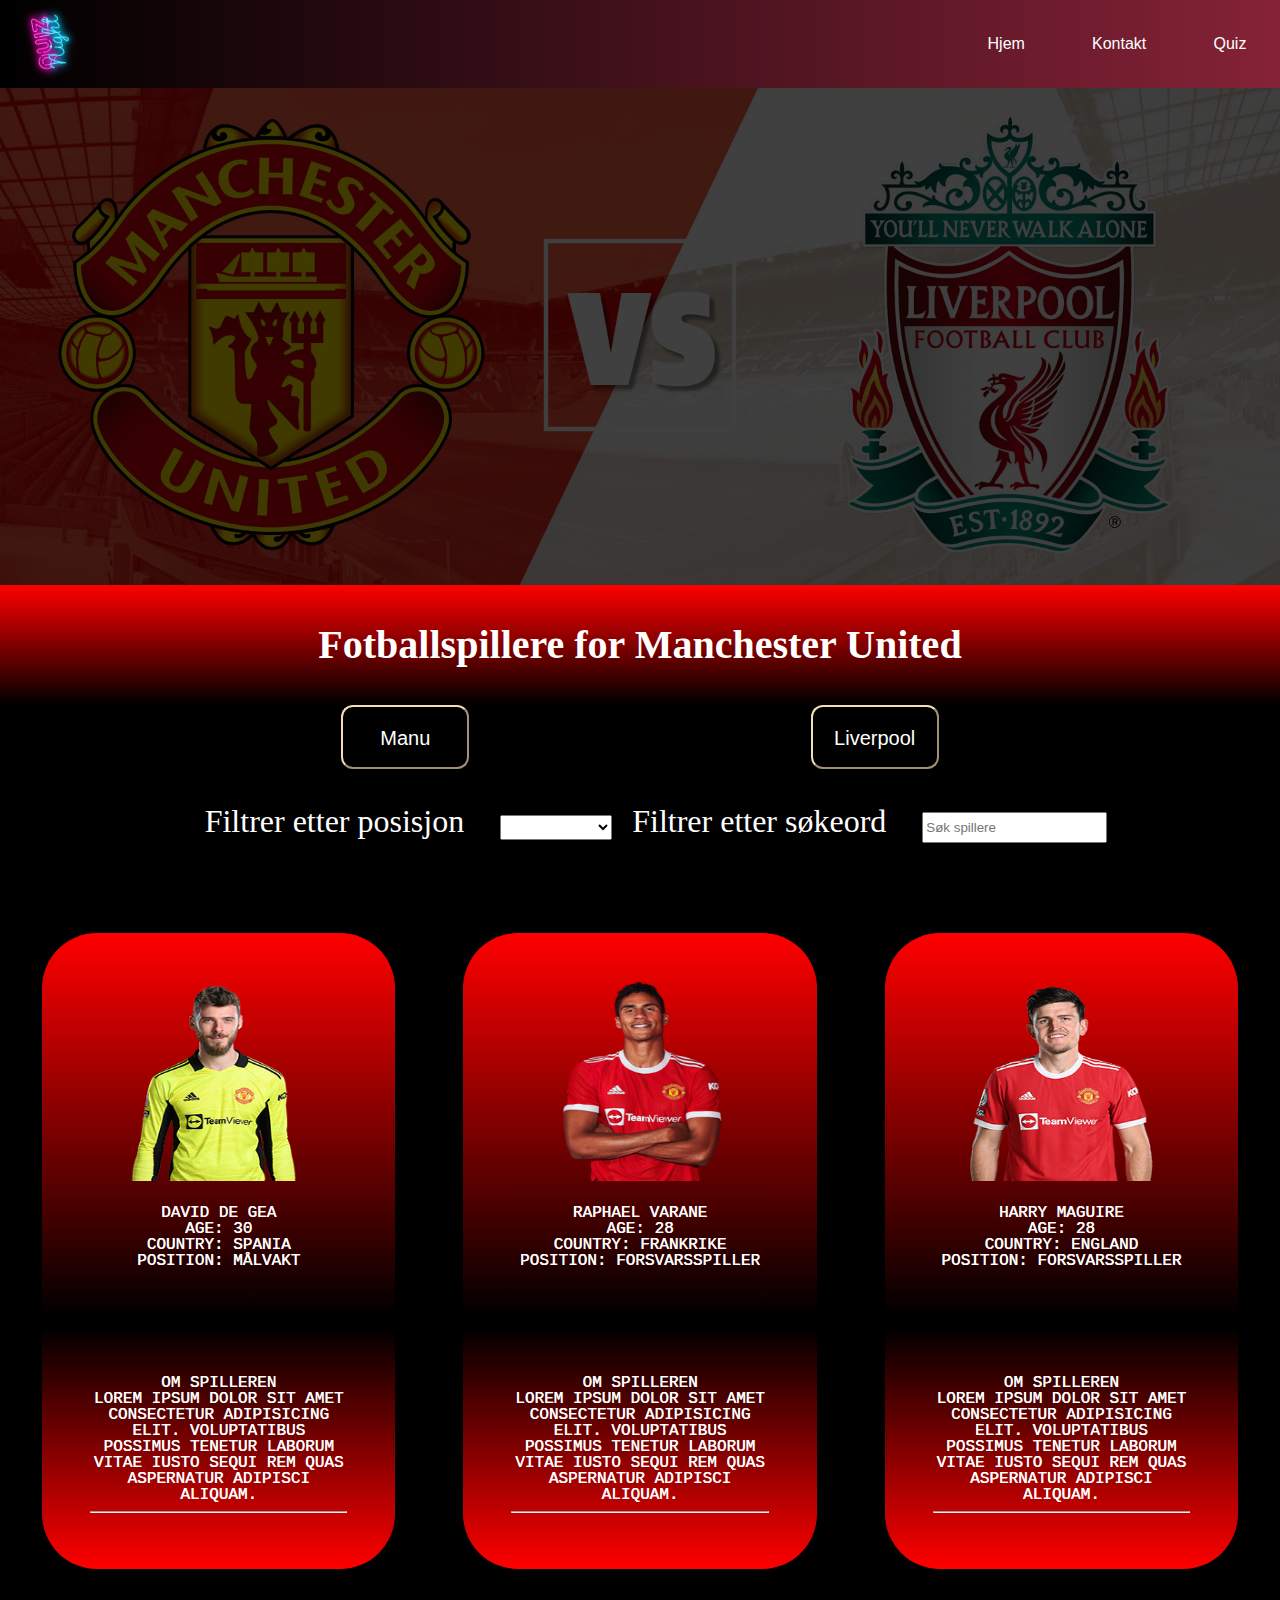
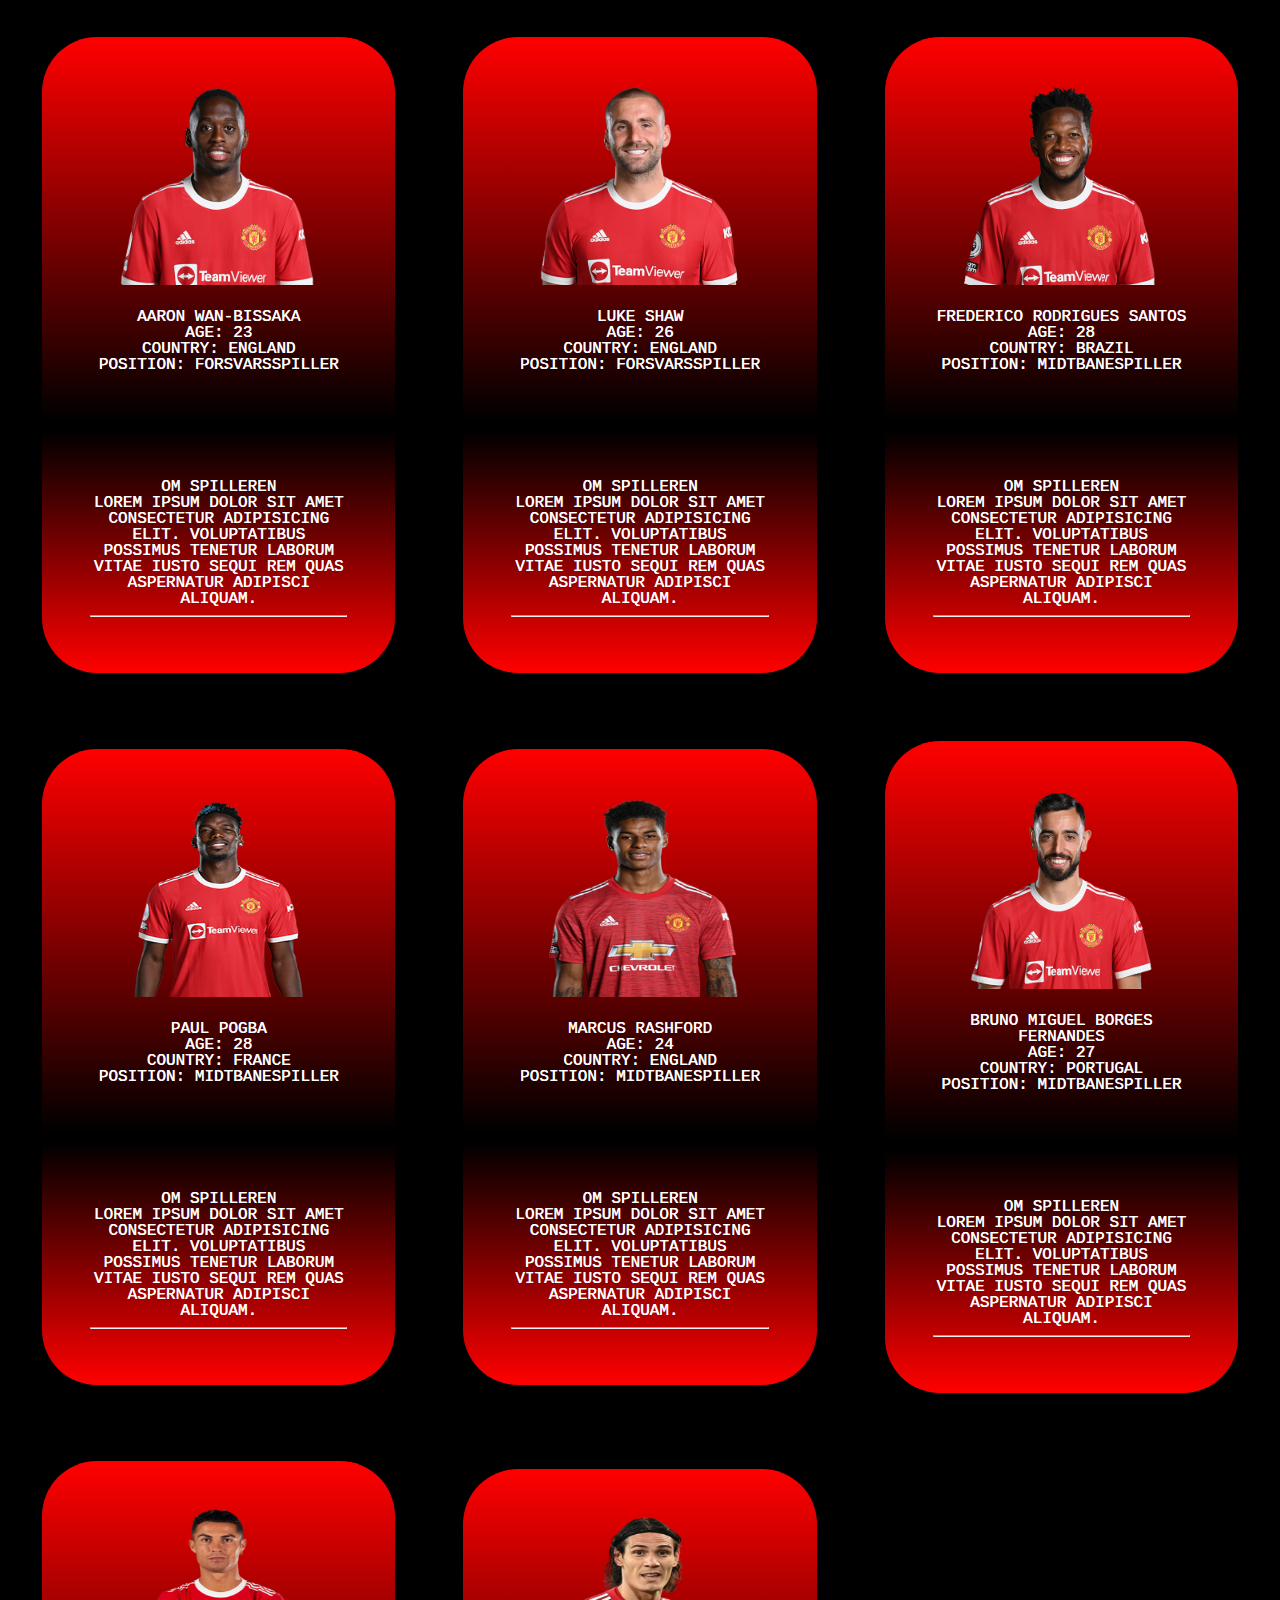
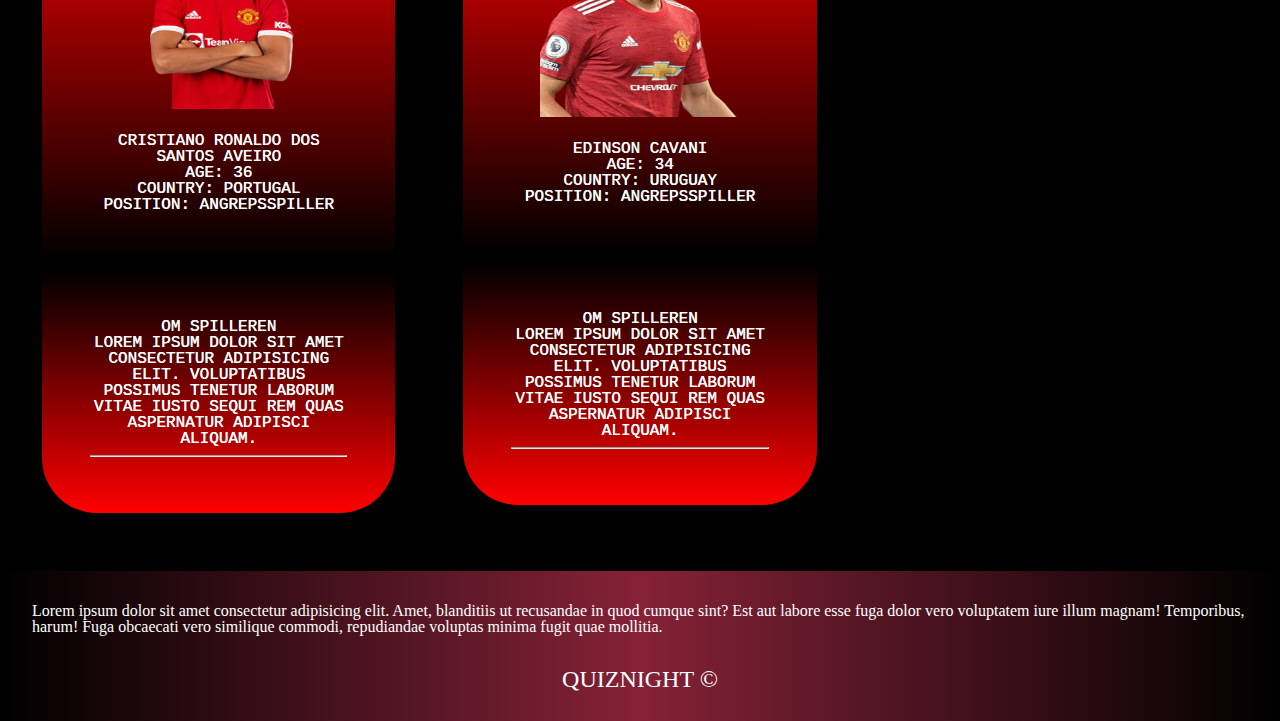
==== commit fb87d8a8: "index2- quiz" ====
--- a/html/index.html
+++ b/html/index.html
@@ -20,7 +20,7 @@
             <div class="main-navigation">
                 <a class="main-navigation__link" href="/html/index.html">Hjem</a>
                 <a class="main-navigation__link" href="#la">Kontakt</a>
-                <a class="main-navigation__link" href="/html/Page2.html">Quiz</a>
+                <a class="main-navigation__link" href="/html/quiz.html">Quiz</a>
             </div>
         </nav>
     </header>
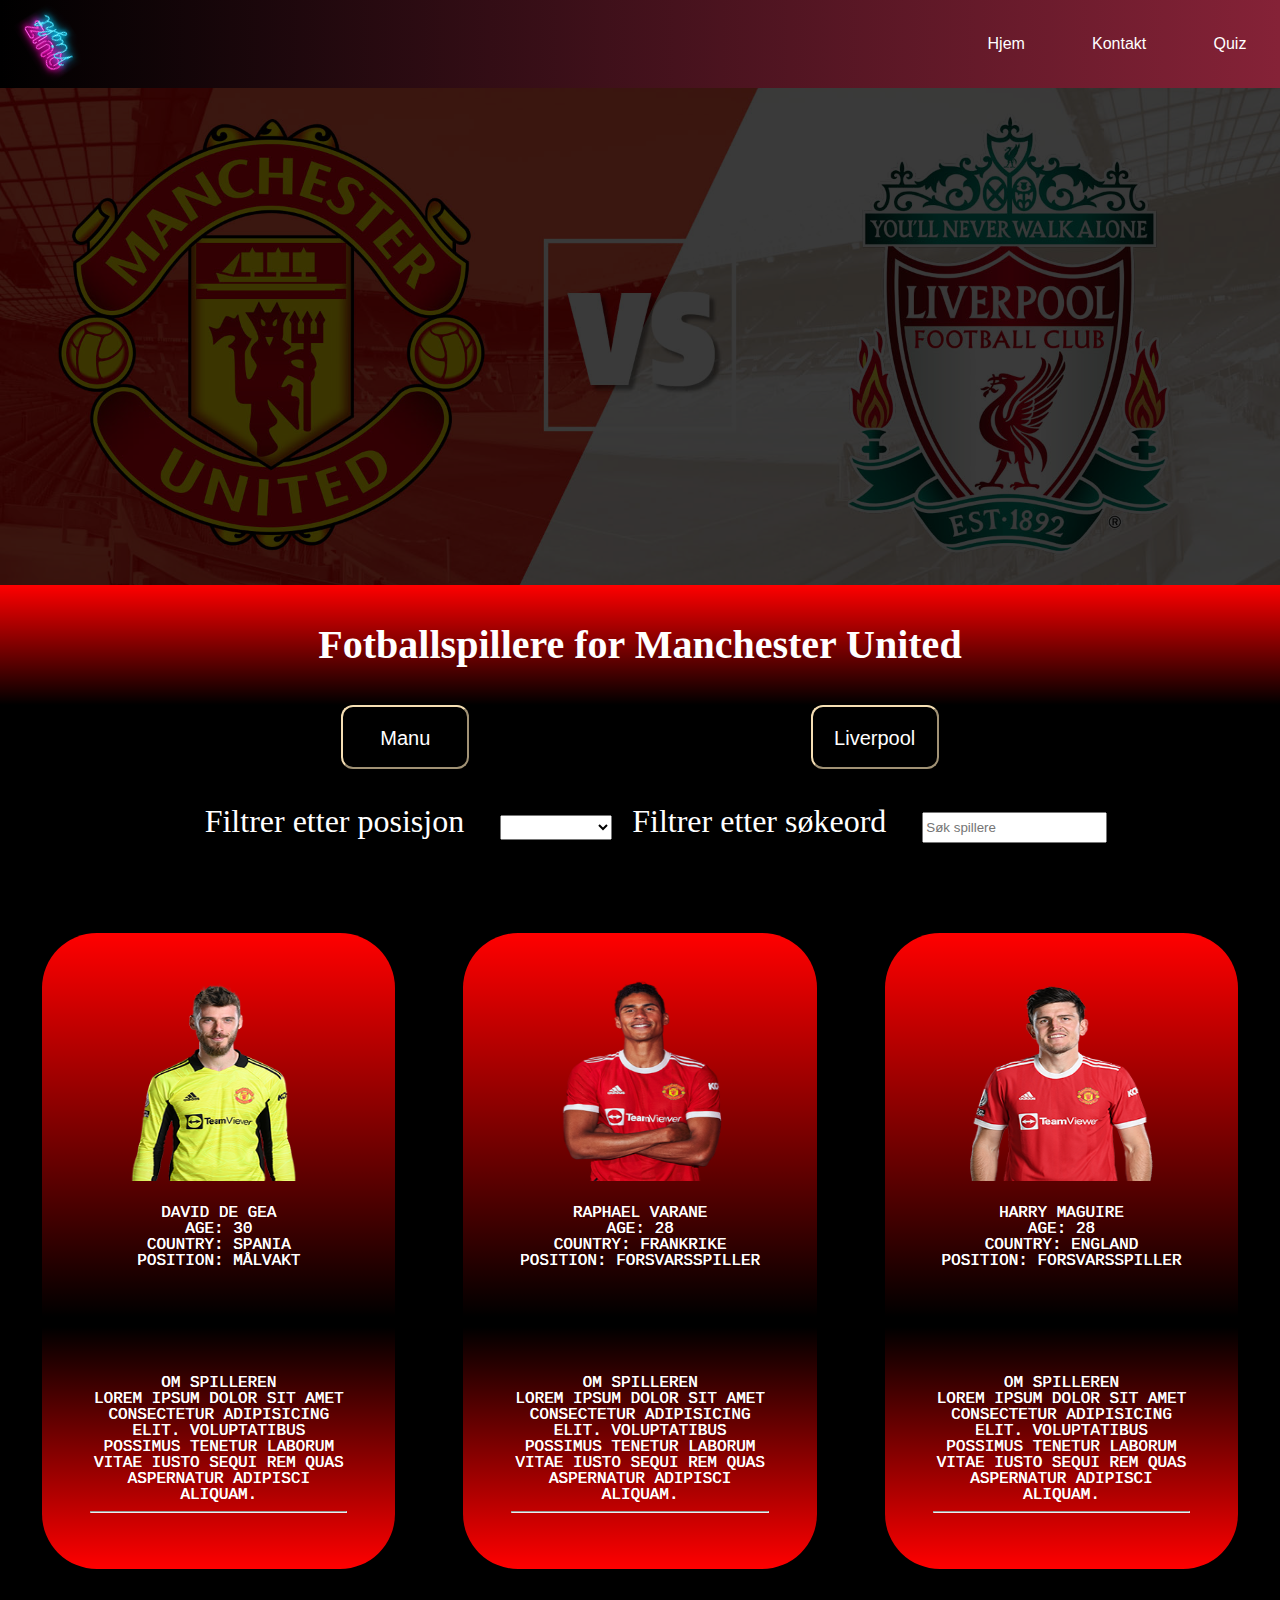
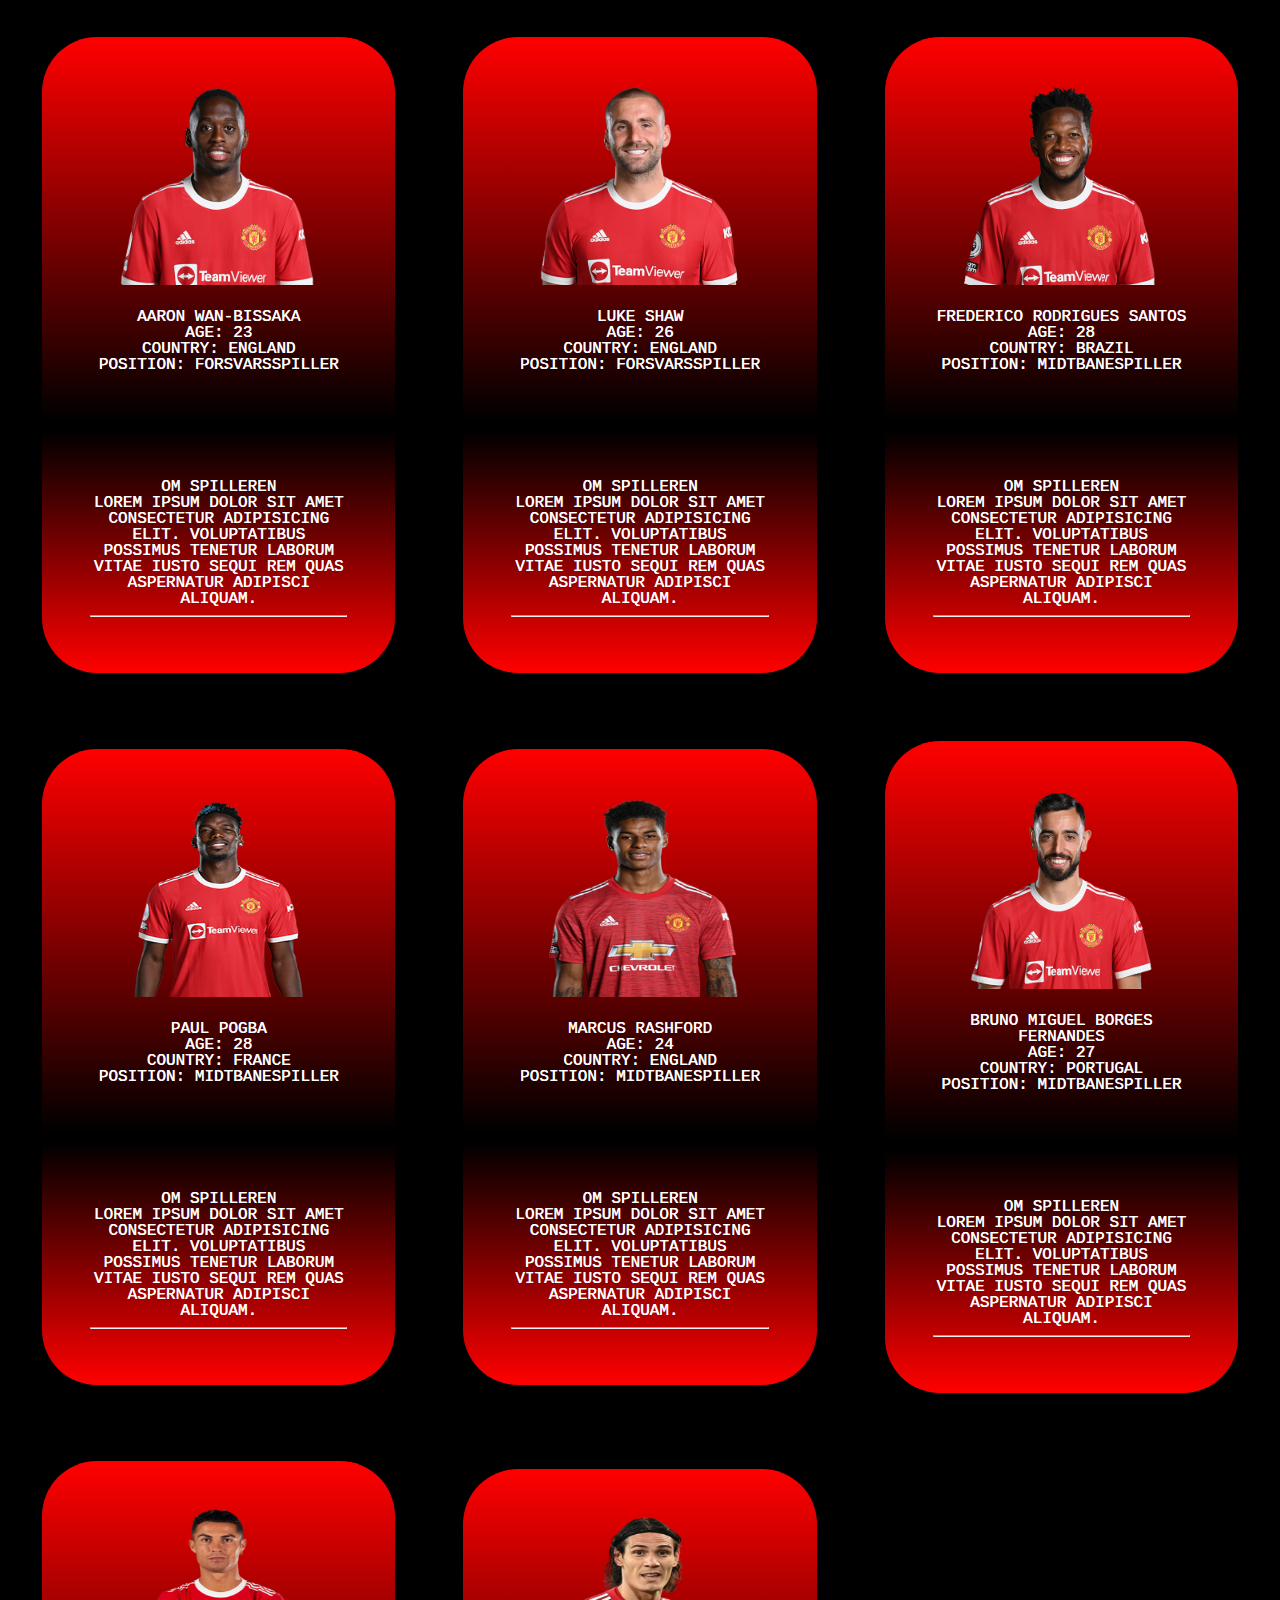
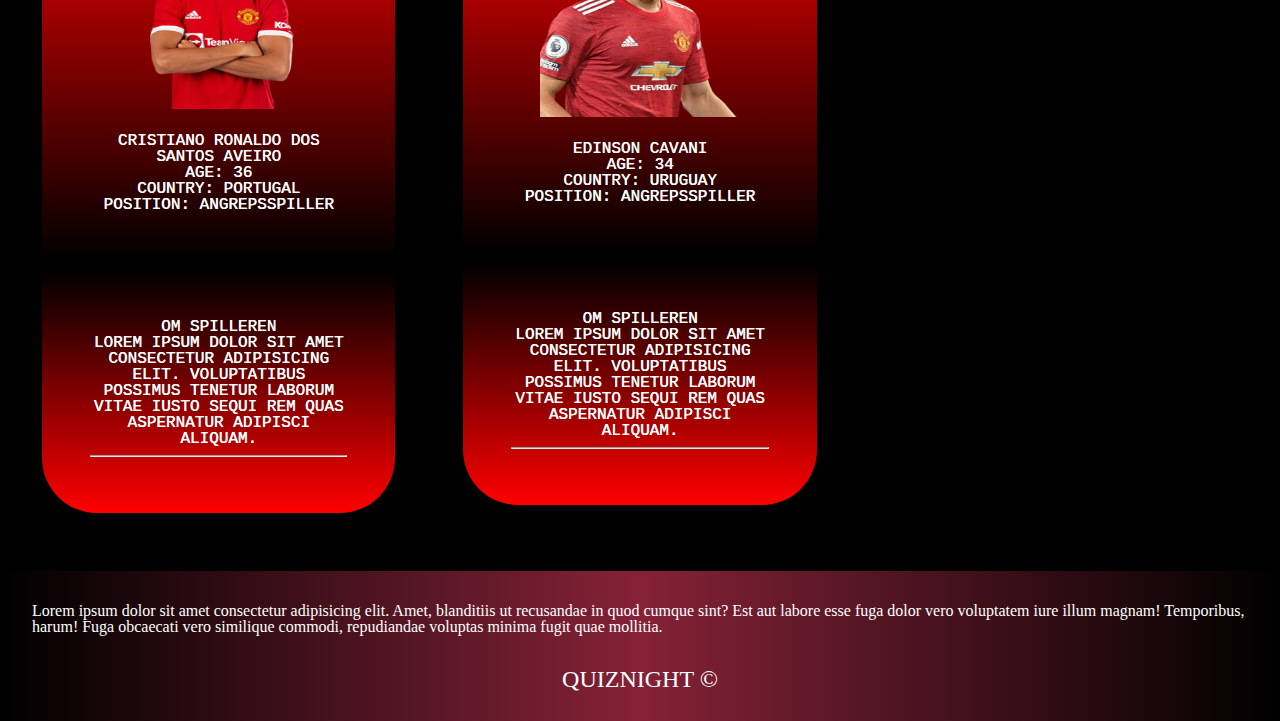
==== commit cacbdf51: "Siste endringer" ====
--- a/html/index.html
+++ b/html/index.html
@@ -80,8 +80,9 @@
     <script src="https://cdnjs.cloudflare.com/ajax/libs/gsap/3.8.0/gsap.min.js" defer></script>
     <!-- GSAP quiz script -->
     <script src="/js/gsap-index.js" defer></script>
+    <!-- Navbar -->
     <script src="/js/nav-menu.js"></script>
+    <!-- Spiller scripts -->
     <script type="module" src="/js/info.js"></script>
-    <!--Lol-->
 </body>
 </html>--- a/css/main.css
+++ b/css/main.css
@@ -413,6 +413,10 @@
     Boksen må bli større så tekst ikke faller utenfor når skjermen blir mindre
 */
 @media screen and (max-width: 760px) {
+  .content-header{
+    display: none
+}
+
   .main-footer {
     height: 200px;
   }
